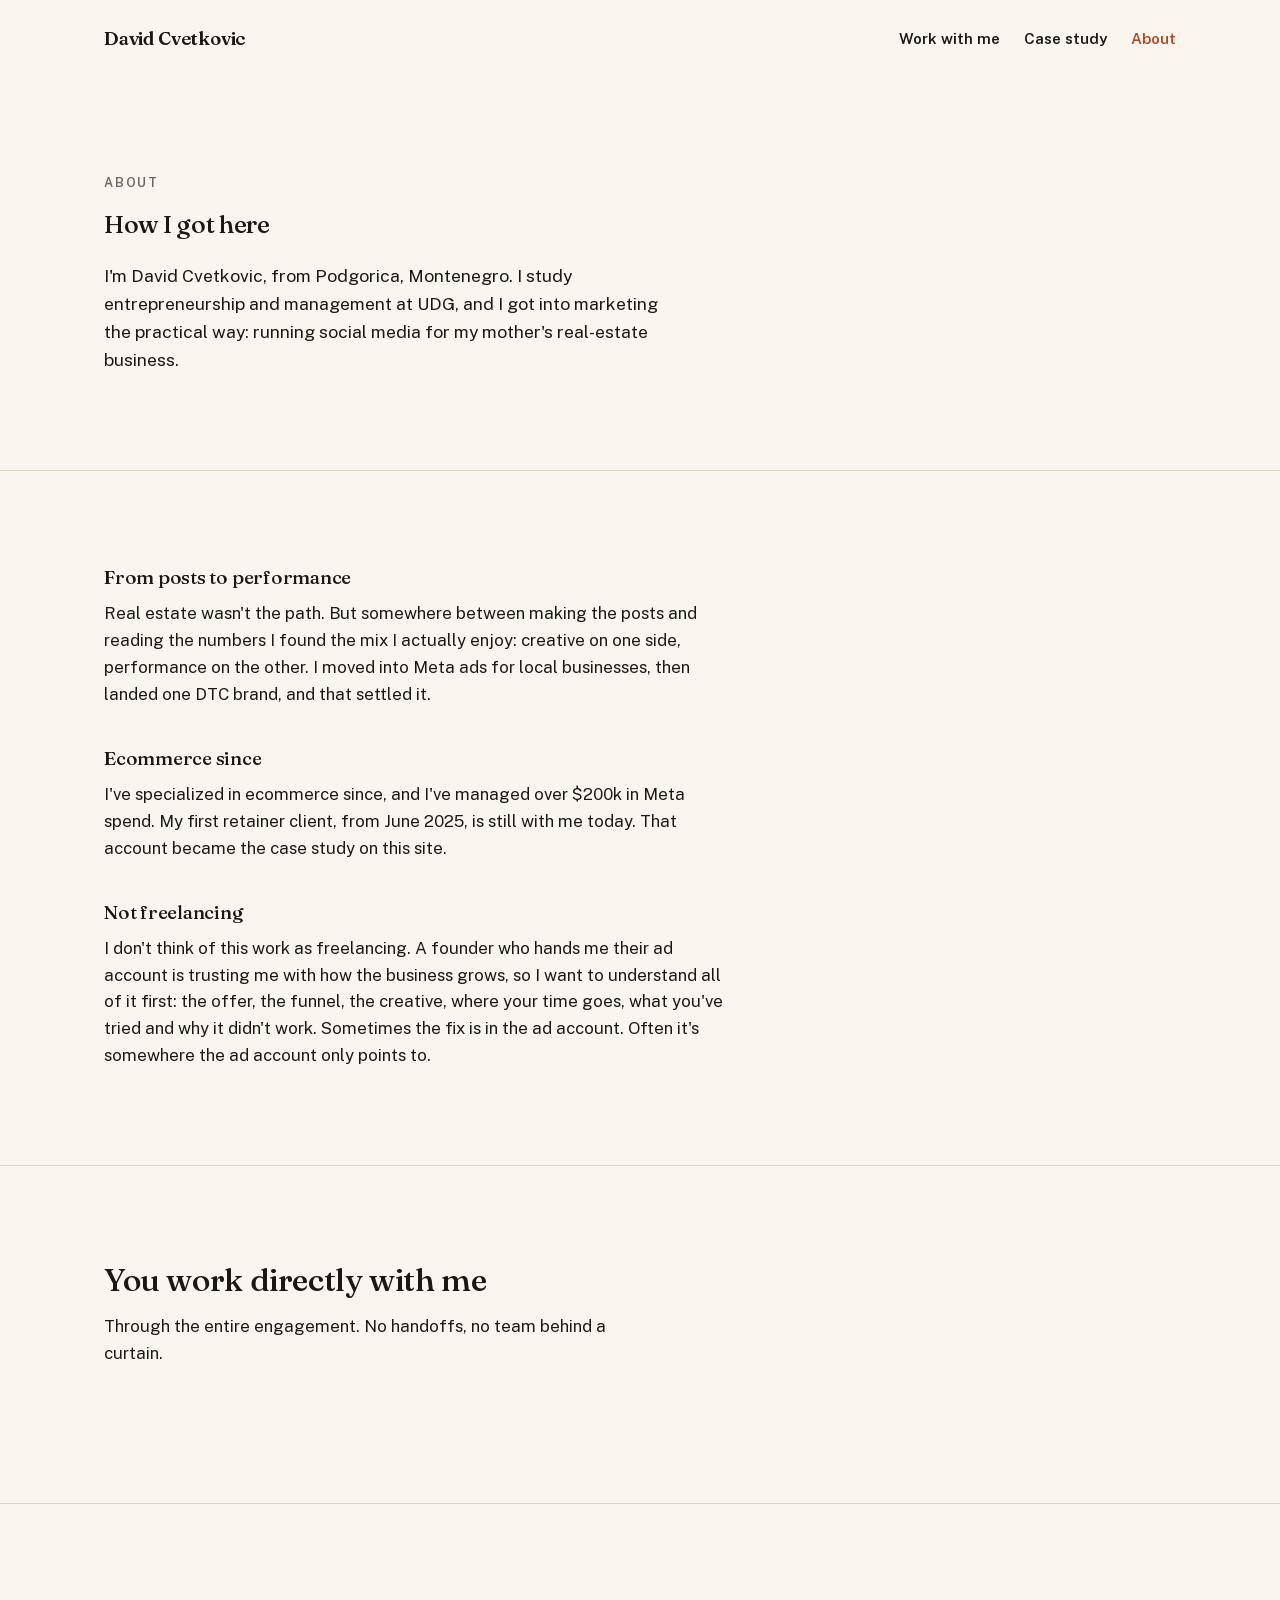
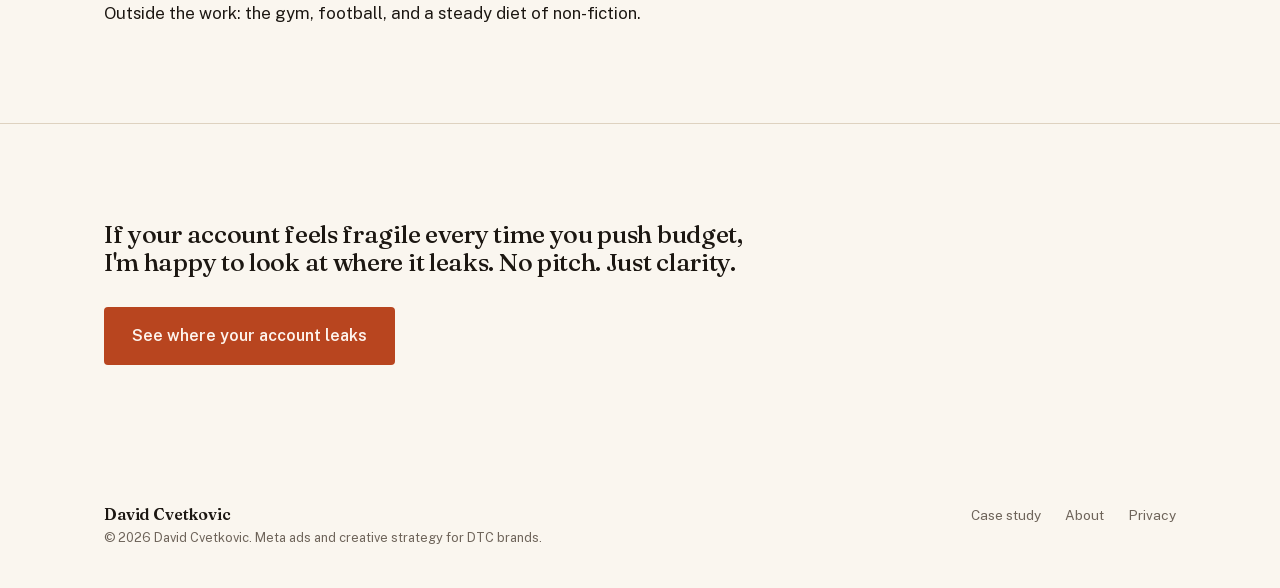
==== about/index.html @ 536ed0ad "davidcvetko.com v1: 3-page hub + privacy, self-hosted fonts, OG assets Co-Authored-By: Claude Fable " ====
<!DOCTYPE html>
<html lang="en">
<head>
<meta charset="utf-8">
<meta name="viewport" content="width=device-width, initial-scale=1">
<title>About · David Cvetkovic</title>
<meta name="description" content="How I got here: from social posts for a family business to running Meta ad accounts for DTC brands as a growth partner.">
<meta property="og:title" content="About · David Cvetkovic">
<meta property="og:description" content="How I got here: from social posts for a family business to running Meta ad accounts for DTC brands as a growth partner.">
<meta property="og:image" content="https://davidcvetko.com/og.png">
<meta property="og:type" content="website">
<link rel="icon" href="../favicon.png">
<link rel="apple-touch-icon" href="../apple-touch-icon.png">
<link rel="stylesheet" href="../fonts/fonts.css">
<link rel="stylesheet" href="../css/site.css">
</head>
<body>

<a class="skip-link" href="#main">Skip to content</a>

<header class="site-header">
  <div class="wrap">
    <a class="wordmark" href="../">David Cvetkovic</a>
    <nav aria-label="Primary">
      <ul class="site-nav">
        <li><a href="../#contact">Work with me</a></li>
        <li><a href="../case-study/">Case study</a></li>
        <li><a href="./" aria-current="page">About</a></li>
      </ul>
    </nav>
  </div>
</header>

<main id="main">

  <section class="about-hero">
    <div class="wrap">
      <div class="hero__inner">
        <span class="eyebrow">About</span>
        <h1>How I got here</h1>
        <p class="hero__subline">I'm David Cvetkovic, from Podgorica, Montenegro. I study entrepreneurship and management at UDG, and I got into marketing the practical way: running social media for my mother's real-estate business.</p>
      </div>
    </div>
  </section>

  <section class="about-founder">
    <div class="wrap">
      <div class="founder">
        <!-- Photo lands here in a future deploy: real headshot, replaces this comment -->
        <div class="about-progression">
          <div>
            <h3>From posts to performance</h3>
            <p>Real estate wasn't the path. But somewhere between making the posts and reading the numbers I found the mix I actually enjoy: creative on one side, performance on the other. I moved into Meta ads for local businesses, then landed one DTC brand, and that settled it.</p>
          </div>
          <div>
            <h3>Ecommerce since</h3>
            <p>I've specialized in ecommerce since, and I've managed over $200k in Meta spend. My first retainer client, from June 2025, is still with me today. That account became the case study on this site.</p>
          </div>
          <div>
            <h3>Not freelancing</h3>
            <p>I don't think of this work as freelancing. A founder who hands me their ad account is trusting me with how the business grows, so I want to understand all of it first: the offer, the funnel, the creative, where your time goes, what you've tried and why it didn't work. Sometimes the fix is in the ad account. Often it's somewhere the ad account only points to.</p>
          </div>
        </div>
      </div>
    </div>
  </section>

  <section class="about-solo">
    <div class="wrap">
      <div class="section-head">
        <h2>You work directly with me</h2>
        <p>Through the entire engagement. No handoffs, no team behind a curtain.</p>
      </div>
    </div>
  </section>

  <section class="about-texture">
    <div class="wrap">
      <div class="narrative-block">
        <p>Outside the work: the gym, football, and a steady diet of non-fiction.</p>
      </div>
    </div>
  </section>

  <section class="about-cta">
    <div class="wrap">
      <div class="contact-block">
        <h2>If your account feels fragile every time you push budget, I'm happy to look at where it leaks. No pitch. Just clarity.</h2>
        <a class="btn" href="../#contact">See where your account leaks</a>
      </div>
    </div>
  </section>

</main>

<footer class="site-footer">
  <div class="wrap">
    <a class="wordmark" href="../">David Cvetkovic</a>
    <ul class="footer-links">
      <li><a href="../case-study/">Case study</a></li>
      <li><a href="./" aria-current="page">About</a></li>
      <li><a href="../privacy/">Privacy</a></li>
    </ul>
  </div>
  <div class="wrap">
    <p class="footer-note">&copy; 2026 David Cvetkovic. Meta ads and creative strategy for DTC brands.</p>
  </div>
</footer>
</body>
</html>
---- fonts/fonts.css ----
/* Self-hosted, subset webfonts. Sources: google/fonts repo (OFL-licensed) */
/* Fraunces: github.com/google/fonts/tree/main/ofl/fraunces (upstream github.com/undercasetype/Fraunces) */
/* Public Sans: github.com/google/fonts/tree/main/ofl/publicsans (upstream github.com/uswds/public-sans) */
/* IBM Plex Mono: github.com/google/fonts/tree/main/ofl/ibmplexmono (upstream github.com/IBM/plex) */

@font-face {
  font-family: 'Fraunces';
  font-style: normal;
  font-weight: 100 900;
  font-display: swap;
  src: url('fraunces-var.woff2') format('woff2');
}

@font-face {
  font-family: 'Fraunces';
  font-style: italic;
  font-weight: 100 900;
  font-display: swap;
  src: url('fraunces-italic-var.woff2') format('woff2');
}

@font-face {
  font-family: 'Public Sans';
  font-style: normal;
  font-weight: 400;
  font-display: swap;
  src: url('public-sans-400.woff2') format('woff2');
}

@font-face {
  font-family: 'Public Sans';
  font-style: normal;
  font-weight: 600;
  font-display: swap;
  src: url('public-sans-600.woff2') format('woff2');
}

@font-face {
  font-family: 'IBM Plex Mono';
  font-style: normal;
  font-weight: 400;
  font-display: swap;
  src: url('plex-mono-400.woff2') format('woff2');
}

@font-face {
  font-family: 'IBM Plex Mono';
  font-style: normal;
  font-weight: 500;
  font-display: swap;
  src: url('plex-mono-500.woff2') format('woff2');
}
---- css/site.css ----
/* ==========================================================================
   David Cvetkovic - site.css
   Design system source: Personal Brand HQ/Resources/design-system.md v1.1
   Token block copied verbatim below. Do not adjust hex values per project.
   ========================================================================== */

:root {
  /* color */
  --bg: #FAF6EF;
  --surface: #F1EAE0;
  --text: #1C1712;
  --muted: #6E645A;
  --accent: #B8451F;
  --accent-ink: #FDF3EC;
  --rule: #DED2C0;

  /* type */
  --font-display: 'Fraunces', Georgia, serif;
  --font-body: 'Public Sans', -apple-system, BlinkMacSystemFont, 'Segoe UI', sans-serif;
  --font-mono: 'IBM Plex Mono', 'SF Mono', Menlo, Consolas, monospace;

  /* rhythm */
  --unit: 8px;
  --wrap: 1120px;

  /* section padding (desktop, stepped under 800px in the media query below) */
  --section-pad: 96px;
}

/* ==========================================================================
   Reset
   ========================================================================== */

*,
*::before,
*::after {
  box-sizing: border-box;
}

html {
  -webkit-text-size-adjust: 100%;
}

body {
  margin: 0;
  background: var(--bg);
  color: var(--text);
  font-family: var(--font-body);
  font-weight: 400;
  font-size: 1.05rem;
  line-height: 1.6;
  -webkit-font-smoothing: antialiased;
}

img,
svg {
  max-width: 100%;
  display: block;
}

a {
  color: inherit;
}

button {
  font-family: inherit;
}

h1, h2, h3, h4 {
  font-family: var(--font-display);
  font-weight: 500;
  line-height: 1.1;
  letter-spacing: -0.012em;
  margin: 0;
}

p {
  margin: 0;
}

ul, ol {
  margin: 0;
  padding: 0;
}

/* ==========================================================================
   Skip link (accessibility)
   ========================================================================== */

.skip-link {
  position: absolute;
  left: -9999px;
  top: 0;
  background: var(--text);
  color: var(--bg);
  padding: calc(var(--unit) * 1.5) calc(var(--unit) * 2);
  z-index: 100;
  font-family: var(--font-body);
  font-weight: 600;
  text-decoration: none;
}

.skip-link:focus {
  left: var(--unit);
  top: var(--unit);
}

/* ==========================================================================
   Focus styles (honor the accent)
   ========================================================================== */

:focus-visible {
  outline: 2px solid var(--accent);
  outline-offset: 2px;
}

/* ==========================================================================
   Layout shell
   ========================================================================== */

.wrap {
  max-width: var(--wrap);
  margin: 0 auto;
  padding-left: calc(var(--unit) * 3);
  padding-right: calc(var(--unit) * 3);
}

section {
  padding-top: var(--section-pad);
  padding-bottom: var(--section-pad);
  border-bottom: 1px solid var(--rule);
}

section:last-of-type {
  border-bottom: none;
}

@media (max-width: 800px) {
  :root {
    --section-pad: 64px;
  }
}

/* ==========================================================================
   Header / nav
   ========================================================================== */

.site-header {
  padding-top: calc(var(--unit) * 3);
  padding-bottom: calc(var(--unit) * 3);
}

.site-header .wrap {
  display: flex;
  align-items: center;
  justify-content: space-between;
  gap: calc(var(--unit) * 2);
}

.wordmark {
  font-family: var(--font-display);
  font-weight: 600;
  font-size: 1.15rem;
  letter-spacing: -0.01em;
  text-decoration: none;
  color: var(--text);
  white-space: nowrap;
}

.site-nav {
  display: flex;
  gap: calc(var(--unit) * 3);
  list-style: none;
}

.site-nav a {
  font-family: var(--font-body);
  font-weight: 600;
  font-size: 0.95rem;
  text-decoration: none;
  color: var(--text);
  padding: calc(var(--unit) * 0.5) 0;
}

.site-nav a:hover {
  color: var(--accent);
}

.site-nav a[aria-current="page"] {
  color: var(--accent);
}

@media (max-width: 800px) {
  .site-nav {
    gap: calc(var(--unit) * 2);
  }

  .site-nav a {
    font-size: 0.88rem;
  }
}

@media (max-width: 560px) {
  .site-header .wrap {
    flex-wrap: wrap;
    row-gap: var(--unit);
  }

  .site-nav {
    flex-wrap: wrap;
  }
}

/* ==========================================================================
   Eyebrow label
   ========================================================================== */

.eyebrow {
  display: block;
  font-family: var(--font-body);
  font-weight: 600;
  font-size: 0.8rem;
  letter-spacing: 0.14em;
  text-transform: uppercase;
  color: var(--muted);
  margin-bottom: calc(var(--unit) * 2);
}

/* ==========================================================================
   Hero
   ========================================================================== */

.hero {
  padding-top: calc(var(--section-pad) + var(--unit) * 2);
}

.hero__inner {
  max-width: 640px;
}

.hero h1 {
  font-size: clamp(2rem, 5vw, 3.2rem);
  max-width: 20ch;
}

.hero h1 em {
  font-style: italic;
}

.hero__subline {
  margin-top: calc(var(--unit) * 3);
  font-size: 1.1rem;
  max-width: 52ch;
  color: var(--text);
}

.hero__qualifier {
  margin-top: calc(var(--unit) * 2);
  font-size: 0.95rem;
  color: var(--muted);
  max-width: 52ch;
}

.hero__cta-row {
  margin-top: calc(var(--unit) * 4);
  display: flex;
  align-items: center;
  gap: calc(var(--unit) * 3);
  flex-wrap: wrap;
}

/* ==========================================================================
   Leak line (signature element)
   One shared implementation. 1px rule, jogs down 6-8px at ~55-60% of span,
   then continues. Use at most once per page (typically under the hero).
   Jog segment renders in --accent (counts as the screen's one highlight).
   ========================================================================== */

.leak-line {
  width: 100%;
  height: 16px;
  margin: calc(var(--unit) * 5) 0;
  display: block;
}

.leak-line line,
.leak-line path {
  stroke: var(--rule);
  stroke-width: 1;
  fill: none;
}

.leak-line .leak-line__jog {
  stroke: var(--accent);
}

/* ==========================================================================
   Buttons / links
   ========================================================================== */

.btn {
  display: inline-flex;
  align-items: center;
  justify-content: center;
  font-family: var(--font-body);
  font-weight: 600;
  font-size: 1rem;
  background: var(--accent);
  color: var(--accent-ink);
  border: none;
  border-radius: 4px;
  padding: calc(var(--unit) * 2) calc(var(--unit) * 3.5);
  min-height: 44px;
  text-decoration: none;
  cursor: pointer;
  transition: background-color 0.15s ease;
}

.btn:hover {
  background-color: #9c3a1a;
}

.text-link {
  color: var(--accent);
  font-weight: 600;
  text-decoration: underline;
  text-underline-offset: 3px;
}

.text-link:hover {
  opacity: 0.8;
}

.text-link--secondary {
  color: var(--text);
  font-weight: 600;
  text-decoration: underline;
  text-underline-offset: 3px;
}

/* ==========================================================================
   Proof stat row
   ========================================================================== */

.stat-row {
  display: grid;
  grid-template-columns: repeat(4, 1fr);
  gap: 0;
}

.stat-cell {
  padding: calc(var(--unit) * 3) calc(var(--unit) * 3);
  border-left: 1px solid var(--rule);
}

.stat-cell:first-child {
  border-left: none;
  padding-left: 0;
}

.stat-cell__value {
  font-family: var(--font-mono);
  font-weight: 500;
  font-size: clamp(1.15rem, 1.6vw, 1.7rem);
  font-variant-numeric: tabular-nums;
  font-feature-settings: "tnum" 1;
  color: var(--text);
  white-space: nowrap;
}

.stat-cell__value--accent {
  color: var(--accent);
}

.stat-cell__label {
  margin-top: calc(var(--unit) * 1);
  font-size: 0.85rem;
  color: var(--muted);
}

.stat-row__attribution {
  margin-top: calc(var(--unit) * 3);
  font-size: 0.9rem;
  color: var(--muted);
}

@media (max-width: 1100px) {
  .stat-row {
    grid-template-columns: repeat(2, 1fr);
  }

  .stat-cell:nth-child(3) {
    border-left: none;
    padding-left: 0;
  }

  .stat-cell:nth-child(1),
  .stat-cell:nth-child(3) {
    border-left: none;
    padding-left: 0;
  }

  .stat-cell:nth-child(2),
  .stat-cell:nth-child(4) {
    border-left: 1px solid var(--rule);
  }
}

/* ==========================================================================
   Section headings / generic content blocks
   ========================================================================== */

.section-head {
  max-width: 640px;
  margin-bottom: calc(var(--unit) * 5);
}

.section-head h2 {
  font-size: clamp(1.4rem, 3vw, 2rem);
}

.section-head p {
  margin-top: calc(var(--unit) * 2);
  color: var(--text);
  max-width: 52ch;
}

/* ==========================================================================
   Methodology (How I work) steps
   ========================================================================== */

.method-list {
  list-style: none;
  display: grid;
  gap: calc(var(--unit) * 4);
}

.method-step {
  display: grid;
  grid-template-columns: auto 1fr;
  gap: calc(var(--unit) * 3);
  align-items: baseline;
}

.method-step__index {
  font-family: var(--font-mono);
  font-size: 0.95rem;
  color: var(--muted);
  font-variant-numeric: tabular-nums;
}

.method-step h3 {
  margin-bottom: calc(var(--unit) * 1);
}

.method-step p {
  max-width: 60ch;
}

.villain {
  margin-top: calc(var(--unit) * 5);
  padding-top: calc(var(--unit) * 4);
  border-top: 1px solid var(--rule);
  max-width: 60ch;
}

/* ==========================================================================
   Case study teaser
   ========================================================================== */

.teaser {
  max-width: 520px;
  background: var(--surface);
  padding: calc(var(--unit) * 4) calc(var(--unit) * 4) calc(var(--unit) * 4.5);
}

.teaser .hero__cta-row {
  margin-top: calc(var(--unit) * 4);
}

.teaser__number {
  font-family: var(--font-mono);
  font-weight: 500;
  font-size: clamp(1.6rem, 4vw, 2.4rem);
  font-variant-numeric: tabular-nums;
  color: var(--text);
}

.teaser__mechanism {
  margin-top: calc(var(--unit) * 2);
  max-width: 56ch;
}

.teaser__link {
  margin-top: calc(var(--unit) * 3);
  display: inline-block;
}

/* ==========================================================================
   Founder module
   ========================================================================== */

.founder {
  max-width: 640px;
}

.founder__lines {
  margin-top: calc(var(--unit) * 3);
  display: grid;
  gap: calc(var(--unit) * 2);
  max-width: 56ch;
}

.founder__link {
  margin-top: calc(var(--unit) * 3);
  display: inline-block;
}

/* ==========================================================================
   Calculator module
   ========================================================================== */

.calc-module {
  max-width: 640px;
}

.calc-module p {
  max-width: 56ch;
}

.calc-module .text-link {
  margin-top: calc(var(--unit) * 2);
  display: inline-block;
}

/* ==========================================================================
   Good fit / not a fit
   ========================================================================== */

.fit-grid {
  display: grid;
  grid-template-columns: 1fr 1fr;
  gap: calc(var(--unit) * 5);
}

.fit-col h3 {
  font-size: 1.2rem;
  margin-bottom: calc(var(--unit) * 2);
}

.fit-col ul {
  list-style: none;
  display: grid;
  gap: calc(var(--unit) * 1.5);
}

.fit-col li {
  padding-left: calc(var(--unit) * 2.5);
  position: relative;
  max-width: 44ch;
}

.fit-col li::before {
  content: "\2013";
  position: absolute;
  left: 0;
  color: var(--muted);
}

.fit-exit {
  margin-top: calc(var(--unit) * 4);
  padding-top: calc(var(--unit) * 3);
  border-top: 1px solid var(--rule);
  color: var(--muted);
  max-width: 56ch;
}

@media (max-width: 800px) {
  .fit-grid {
    grid-template-columns: 1fr;
    gap: calc(var(--unit) * 4);
  }
}

/* ==========================================================================
   FAQ
   ========================================================================== */

.faq-list {
  display: grid;
  gap: 0;
  max-width: 720px;
}

.faq-item {
  border-top: 1px solid var(--rule);
  padding: calc(var(--unit) * 3) 0;
}

.faq-item:last-child {
  border-bottom: 1px solid var(--rule);
}

.faq-item summary {
  cursor: pointer;
  font-family: var(--font-display);
  font-weight: 500;
  font-size: 1.15rem;
  list-style: none;
  display: flex;
  justify-content: space-between;
  align-items: baseline;
  gap: calc(var(--unit) * 2);
}

.faq-item summary::-webkit-details-marker {
  display: none;
}

.faq-item summary::after {
  content: "+";
  font-family: var(--font-mono);
  color: var(--muted);
  flex-shrink: 0;
}

.faq-item[open] summary::after {
  content: "\2013";
}

.faq-item p {
  margin-top: calc(var(--unit) * 2);
  max-width: 60ch;
}

/* ==========================================================================
   Contact / CTA section
   ========================================================================== */

.contact-block {
  max-width: 640px;
}

.contact-form {
  margin-top: calc(var(--unit) * 4);
  display: grid;
  gap: calc(var(--unit) * 3);
  max-width: 480px;
}

.form-field {
  display: grid;
  gap: calc(var(--unit) * 1);
}

.form-field label {
  font-size: 0.85rem;
  font-weight: 600;
  color: var(--muted);
}

.form-field select {
  font-family: var(--font-body);
  font-size: 1rem;
  color: var(--text);
  background: var(--bg);
  border: 1px solid var(--rule);
  border-radius: 4px;
  padding: calc(var(--unit) * 1.5) calc(var(--unit) * 2);
  min-height: 44px;
}

.contact-form .btn {
  margin-top: calc(var(--unit) * 1);
  width: fit-content;
}

.calendly-embed {
  margin-top: calc(var(--unit) * 4);
  min-height: 630px;
}

.calendly-embed[hidden] {
  display: none;
}

/* ==========================================================================
   Case-study card (single filled surface panel - one of the few allowed)
   ========================================================================== */

.case-card {
  max-width: 480px;
  background: var(--surface);
  border-radius: 4px;
  padding: calc(var(--unit) * 4);
}

.case-card__stat {
  font-family: var(--font-mono);
  font-weight: 500;
  font-size: clamp(1.6rem, 4vw, 2.4rem);
  font-variant-numeric: tabular-nums;
}

.case-card__mechanism {
  margin-top: calc(var(--unit) * 2);
}

.case-card__link {
  margin-top: calc(var(--unit) * 3);
  display: inline-block;
}

/* ==========================================================================
   Case-study page: narrative sections + durability chart
   ========================================================================== */

.case-headline {
  max-width: 720px;
}

.case-headline__number {
  font-family: var(--font-mono);
  font-weight: 500;
  font-size: clamp(2rem, 5vw, 3rem);
  font-variant-numeric: tabular-nums;
  margin-top: calc(var(--unit) * 2);
}

.about-cta .btn {
  margin-top: calc(var(--unit) * 4);
}

.case-headline__sub {
  color: var(--muted);
  max-width: 52ch;
  margin-top: calc(var(--unit) * 3);
  font-size: 1.05rem;
  line-height: 1.55;
}

.narrative-block {
  max-width: 680px;
  margin-bottom: calc(var(--unit) * 5);
}

.narrative-block:last-child {
  margin-bottom: 0;
}

.narrative-block h3 {
  font-size: 1.3rem;
  margin-bottom: calc(var(--unit) * 2);
}

.narrative-block p {
  max-width: 62ch;
}

.durability-chart {
  margin-top: calc(var(--unit) * 6);
  max-width: 720px;
}

.durability-chart__svg {
  width: 100%;
  height: auto;
}

.durability-chart text {
  font-family: var(--font-mono);
  font-variant-numeric: tabular-nums;
}

.durability-chart .chart-label {
  font-family: var(--font-body);
  font-size: 14px;
  fill: var(--muted);
}

.durability-chart .chart-baseline {
  stroke: var(--rule);
  stroke-width: 1;
}

.durability-chart .chart-floor {
  fill: var(--surface);
}

.durability-chart .chart-point {
  fill: var(--text);
}

.durability-chart .chart-point--accent {
  fill: var(--accent);
}

/* ==========================================================================
   About page
   ========================================================================== */

.about-progression {
  display: grid;
  gap: calc(var(--unit) * 5);
  max-width: 680px;
}

.about-progression h3 {
  font-size: 1.2rem;
  margin-bottom: calc(var(--unit) * 1.5);
}

.about-progression p {
  max-width: 62ch;
}

/* ==========================================================================
   Footer
   ========================================================================== */

.site-footer {
  padding-top: calc(var(--unit) * 5);
  padding-bottom: calc(var(--unit) * 5);
}

.site-footer .wrap {
  display: flex;
  align-items: center;
  justify-content: space-between;
  flex-wrap: wrap;
  gap: calc(var(--unit) * 2);
}

.site-footer .wordmark {
  font-size: 1rem;
}

.footer-links {
  display: flex;
  gap: calc(var(--unit) * 3);
  list-style: none;
}

.footer-links a {
  font-size: 0.85rem;
  color: var(--muted);
  text-decoration: none;
}

.footer-links a:hover {
  color: var(--accent);
}

.footer-note {
  font-size: 0.8rem;
  color: var(--muted);
  max-width: 100%;
}

/* ==========================================================================
   Privacy page (utility)
   ========================================================================== */

.privacy-content {
  max-width: 680px;
}

.privacy-content h2 {
  font-size: 1.4rem;
  margin-top: calc(var(--unit) * 5);
  margin-bottom: calc(var(--unit) * 2);
}

.privacy-content h2:first-child {
  margin-top: 0;
}

.privacy-content p {
  margin-bottom: calc(var(--unit) * 2);
  max-width: 62ch;
}
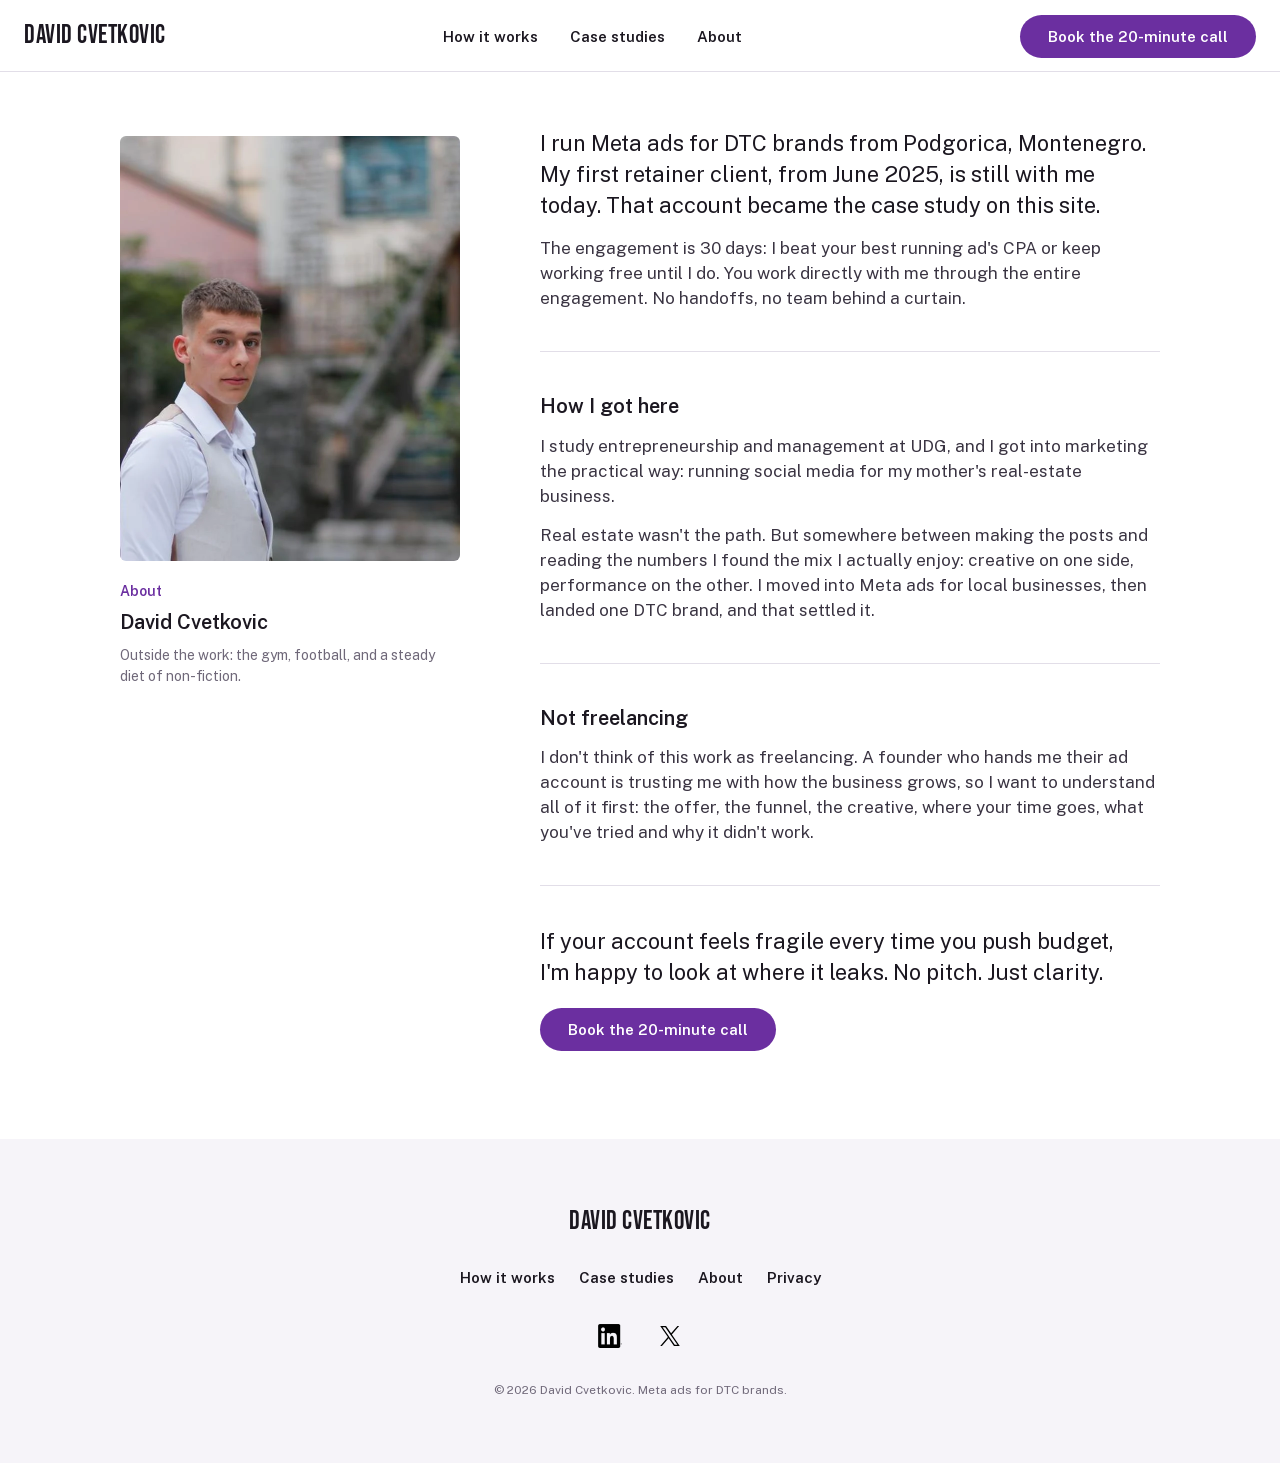
==== commit 26c007cd: "Site v2: full rebuild (F2 look, Engine + guarantee, two case studies, About, mobile pass) Co-Authore" ====
--- a/about/index.html
+++ b/about/index.html
@@ -9,10 +9,10 @@
 <meta property="og:description" content="How I got here: from social posts for a family business to running Meta ad accounts for DTC brands as a growth partner.">
 <meta property="og:image" content="https://davidcvetko.com/og.png">
 <meta property="og:type" content="website">
-<link rel="icon" href="../favicon.png">
-<link rel="apple-touch-icon" href="../apple-touch-icon.png">
-<link rel="stylesheet" href="../fonts/fonts.css">
-<link rel="stylesheet" href="../css/site.css">
+<link rel="icon" href="/favicon.png">
+<link rel="apple-touch-icon" href="/apple-touch-icon.png">
+<link rel="stylesheet" href="/fonts/fonts.css">
+<link rel="stylesheet" href="/css/site.css?v=20260917p">
 </head>
 <body>
 
@@ -20,73 +20,51 @@
 
 <header class="site-header">
   <div class="wrap">
-    <a class="wordmark" href="../">David Cvetkovic</a>
+    <a class="wordmark" href="/">David Cvetkovic</a>
     <nav aria-label="Primary">
       <ul class="site-nav">
-        <li><a href="../#contact">Work with me</a></li>
-        <li><a href="../case-study/">Case study</a></li>
-        <li><a href="./" aria-current="page">About</a></li>
+        <li><a href="/how-it-works/">How it works</a></li>
+        <li><a href="/case-studies/">Case studies</a></li>
+        <li><a href="/about/" aria-current="page">About</a></li>
       </ul>
     </nav>
+    <a class="btn" href="/#contact">Book the 20-minute call</a>
   </div>
 </header>
 
 <main id="main">
 
-  <section class="about-hero">
+  <section class="section about-page">
     <div class="wrap">
-      <div class="hero__inner">
-        <span class="eyebrow">About</span>
-        <h1>How I got here</h1>
-        <p class="hero__subline">I'm David Cvetkovic, from Podgorica, Montenegro. I study entrepreneurship and management at UDG, and I got into marketing the practical way: running social media for my mother's real-estate business.</p>
-      </div>
-    </div>
-  </section>
+      <div class="about-layout">
 
-  <section class="about-founder">
-    <div class="wrap">
-      <div class="founder">
-        <!-- Photo lands here in a future deploy: real headshot, replaces this comment -->
-        <div class="about-progression">
-          <div>
-            <h3>From posts to performance</h3>
+        <aside class="about-side">
+          <div class="about-photo"><img src="/img/david-about.webp?v=6" alt="David Cvetkovic" width="880" loading="lazy"></div>
+          <span class="kicker">About</span>
+          <h3>David Cvetkovic</h3>
+          <p class="text-small-muted">Outside the work: the gym, football, and a steady diet of non-fiction.</p>
+        </aside>
+
+        <div class="about-body">
+          <div class="story-block about-lede">
+            <p class="about-lede__p">I run Meta ads for DTC brands from Podgorica, Montenegro. My first retainer client, from June 2025, is still with me today. That account became the case study on this site.</p>
+            <p>The engagement is 30 days: I beat your best running ad's CPA or keep working free until I do. You work directly with me through the entire engagement. No handoffs, no team behind a curtain.</p>
+          </div>
+          <div class="story-block">
+            <h3>How I got here</h3>
+            <p>I study entrepreneurship and management at UDG, and I got into marketing the practical way: running social media for my mother's real-estate business.</p>
             <p>Real estate wasn't the path. But somewhere between making the posts and reading the numbers I found the mix I actually enjoy: creative on one side, performance on the other. I moved into Meta ads for local businesses, then landed one DTC brand, and that settled it.</p>
           </div>
-          <div>
-            <h3>Ecommerce since</h3>
-            <p>I've specialized in ecommerce since, and I've managed over $200k in Meta spend. My first retainer client, from June 2025, is still with me today. That account became the case study on this site.</p>
+          <div class="story-block">
+            <h3>Not freelancing</h3>
+            <p>I don't think of this work as freelancing. A founder who hands me their ad account is trusting me with how the business grows, so I want to understand all of it first: the offer, the funnel, the creative, where your time goes, what you've tried and why it didn't work.</p>
           </div>
-          <div>
-            <h3>Not freelancing</h3>
-            <p>I don't think of this work as freelancing. A founder who hands me their ad account is trusting me with how the business grows, so I want to understand all of it first: the offer, the funnel, the creative, where your time goes, what you've tried and why it didn't work. Sometimes the fix is in the ad account. Often it's somewhere the ad account only points to.</p>
+          <div class="story-block about-signoff" id="contact">
+            <p class="about-lede__p">If your account feels fragile every time you push budget, I'm happy to look at where it leaks. No pitch. Just clarity.</p>
+            <p style="margin-top: 20px;"><a class="btn" href="/#contact">Book the 20-minute call</a></p>
           </div>
         </div>
-      </div>
-    </div>
-  </section>
 
-  <section class="about-solo">
-    <div class="wrap">
-      <div class="section-head">
-        <h2>You work directly with me</h2>
-        <p>Through the entire engagement. No handoffs, no team behind a curtain.</p>
-      </div>
-    </div>
-  </section>
-
-  <section class="about-texture">
-    <div class="wrap">
-      <div class="narrative-block">
-        <p>Outside the work: the gym, football, and a steady diet of non-fiction.</p>
-      </div>
-    </div>
-  </section>
-
-  <section class="about-cta">
-    <div class="wrap">
-      <div class="contact-block">
-        <h2>If your account feels fragile every time you push budget, I'm happy to look at where it leaks. No pitch. Just clarity.</h2>
-        <a class="btn" href="../#contact">See where your account leaks</a>
       </div>
     </div>
   </section>
@@ -95,16 +73,22 @@
 
 <footer class="site-footer">
   <div class="wrap">
-    <a class="wordmark" href="../">David Cvetkovic</a>
+    <a class="wordmark" href="/">David Cvetkovic</a>
     <ul class="footer-links">
-      <li><a href="../case-study/">Case study</a></li>
-      <li><a href="./" aria-current="page">About</a></li>
-      <li><a href="../privacy/">Privacy</a></li>
+      <li><a href="/how-it-works/">How it works</a></li>
+      <li><a href="/case-studies/">Case studies</a></li>
+      <li><a href="/about/" aria-current="page">About</a></li>
+      <li><a href="/privacy/">Privacy</a></li>
     </ul>
-  </div>
-  <div class="wrap">
-    <p class="footer-note">&copy; 2026 David Cvetkovic. Meta ads and creative strategy for DTC brands.</p>
+    <div class="social-row">
+      <a class="social-linkedin" href="https://www.linkedin.com/in/david-cvetkovic007" rel="me noopener" target="_blank"><img src="/img/linkedin-inbug-black.png" alt="David Cvetkovic on LinkedIn"></a>
+      <a class="social-x" href="https://x.com/CvetkovicDavid" rel="me noopener" target="_blank"><img src="/img/x-logo-black.svg" alt="David Cvetkovic on X"></a>
+    </div>
+    <p class="footer-note">&copy; 2026 David Cvetkovic. Meta ads for DTC brands.</p>
   </div>
 </footer>
+
+<!-- Cloudflare Web Analytics (cookieless) --><script type="module" src="https://static.cloudflareinsights.com/beacon.min.js" data-cf-beacon='{"token": "e290ee9acd9e40139a2e76483b6146a0"}'></script>
+<script src="/js/site.js"></script>
 </body>
 </html>
--- a/fonts/fonts.css
+++ b/fonts/fonts.css
@@ -50,3 +50,12 @@
   font-display: swap;
   src: url('plex-mono-500.woff2') format('woff2');
 }
+
+/* Bebas Neue: github.com/google/fonts/tree/main/ofl/bebasneue, OFL */
+@font-face {
+  font-family: 'Bebas Neue';
+  font-style: normal;
+  font-weight: 400;
+  font-display: swap;
+  src: url('bebas-neue-400.woff2') format('woff2');
+}
--- a/css/site.css
+++ b/css/site.css
@@ -1,30 +1,33 @@
 /* ==========================================================================
    David Cvetkovic - site.css
-   Design system source: Personal Brand HQ/Resources/design-system.md v1.1
-   Token block copied verbatim below. Do not adjust hex values per project.
+   Foundation rebuild, 2026-09-16. Token block below is the only place
+   colour lives on this site. Reference tokens with var() everywhere.
    ========================================================================== */
 
 :root {
-  /* color */
-  --bg: #FAF6EF;
-  --surface: #F1EAE0;
-  --text: #1C1712;
-  --muted: #6E645A;
-  --accent: #B8451F;
-  --accent-ink: #FDF3EC;
-  --rule: #DED2C0;
-
-  /* type */
-  --font-display: 'Fraunces', Georgia, serif;
-  --font-body: 'Public Sans', -apple-system, BlinkMacSystemFont, 'Segoe UI', sans-serif;
-  --font-mono: 'IBM Plex Mono', 'SF Mono', Menlo, Consolas, monospace;
-
-  /* rhythm */
-  --unit: 8px;
-  --wrap: 1120px;
-
-  /* section padding (desktop, stepped under 800px in the media query below) */
+  --ground: #ffffff;
+  --ink: #1B1720;
+  --body: #3A3442;
+  --muted: #6F6879;
+  --hairline: #E2DEE8;
+  --accent: #6B2FA0;
+  --accent-focus: #7A38B5;
+  --accent-ink: #ffffff;
+  --tile-1: #F3EDFA;
+  --tile-2: #E4D6F5;
+  --tile-3: #CDB4EC;
+  --tile-4: #B98CF0;
+  --tile-ink: #141210;
+  --canvas-alt: #F6F4F9;
+
+  --font-display: 'Bebas Neue', Impact, 'Arial Narrow', sans-serif;
+  --font-body: 'Public Sans', system-ui, sans-serif;
+  --font-mono: 'IBM Plex Mono', 'SF Mono', Menlo, monospace;
+
+  --wrap: 1312px;
+  --text-col: 820px;
   --section-pad: 96px;
+  --section-pad-phone: 64px;
 }
 
 /* ==========================================================================
@@ -43,12 +46,12 @@
 
 body {
   margin: 0;
-  background: var(--bg);
-  color: var(--text);
+  background: var(--ground);
+  color: var(--body);
   font-family: var(--font-body);
   font-weight: 400;
-  font-size: 1.05rem;
-  line-height: 1.6;
+  font-size: 17px;
+  line-height: 1.47;
   -webkit-font-smoothing: antialiased;
 }
 
@@ -59,19 +62,32 @@
 }
 
 a {
-  color: inherit;
+  color: var(--accent);
+  text-decoration: underline;
+}
+
+a:hover {
+  color: #5A2588;
 }
 
 button {
   font-family: inherit;
 }
 
-h1, h2, h3, h4 {
+h1, h2 {
   font-family: var(--font-display);
-  font-weight: 500;
-  line-height: 1.1;
-  letter-spacing: -0.012em;
+  font-weight: 400;
+  text-transform: uppercase;
+  letter-spacing: 0;
   margin: 0;
+}
+
+h3 {
+  font-family: var(--font-body);
+  font-weight: 600;
+  font-size: 20px;
+  margin: 0;
+  color: var(--ink);
 }
 
 p {
@@ -81,685 +97,808 @@
 ul, ol {
   margin: 0;
   padding: 0;
-}
-
-/* ==========================================================================
-   Skip link (accessibility)
+  list-style: none;
+}
+
+h1 {
+  font-size: 112px;
+  line-height: 0.98;
+}
+
+h2 {
+  font-size: 64px;
+  line-height: 1.0;
+}
+
+/* ==========================================================================
+   Focus styles
+   ========================================================================== */
+
+a:focus-visible,
+button:focus-visible,
+select:focus-visible,
+summary:focus-visible {
+  outline: 2px solid var(--accent-focus);
+  outline-offset: 2px;
+}
+
+/* ==========================================================================
+   Skip link
    ========================================================================== */
 
 .skip-link {
   position: absolute;
   left: -9999px;
   top: 0;
-  background: var(--text);
-  color: var(--bg);
-  padding: calc(var(--unit) * 1.5) calc(var(--unit) * 2);
+  background: var(--ink);
+  color: var(--ground);
+  padding: 12px 20px;
   z-index: 100;
-  font-family: var(--font-body);
   font-weight: 600;
   text-decoration: none;
 }
 
 .skip-link:focus {
-  left: var(--unit);
-  top: var(--unit);
-}
-
-/* ==========================================================================
-   Focus styles (honor the accent)
-   ========================================================================== */
-
-:focus-visible {
-  outline: 2px solid var(--accent);
-  outline-offset: 2px;
-}
-
-/* ==========================================================================
-   Layout shell
+  left: 16px;
+  top: 16px;
+}
+
+/* ==========================================================================
+   Layout helpers
    ========================================================================== */
 
 .wrap {
   max-width: var(--wrap);
   margin: 0 auto;
-  padding-left: calc(var(--unit) * 3);
-  padding-right: calc(var(--unit) * 3);
-}
-
-section {
-  padding-top: var(--section-pad);
-  padding-bottom: var(--section-pad);
-  border-bottom: 1px solid var(--rule);
-}
-
-section:last-of-type {
-  border-bottom: none;
-}
-
-@media (max-width: 800px) {
-  :root {
-    --section-pad: 64px;
-  }
-}
-
-/* ==========================================================================
-   Header / nav
+  padding: 0 24px;
+}
+
+.text-col {
+  max-width: var(--text-col);
+  margin: 0 auto;
+  text-align: center;
+}
+
+.section {
+  padding: var(--section-pad) 0;
+}
+
+.section--alt {
+  background: var(--canvas-alt);
+}
+
+.section__head {
+  text-align: center;
+  margin-bottom: 48px;
+}
+
+/* ==========================================================================
+   Nav
    ========================================================================== */
 
 .site-header {
-  padding-top: calc(var(--unit) * 3);
-  padding-bottom: calc(var(--unit) * 3);
+  position: sticky;
+  top: 0;
+  z-index: 50;
+  height: 72px;
+  background: var(--ground);
+  border-bottom: 1px solid var(--hairline);
 }
 
 .site-header .wrap {
+  height: 72px;
   display: flex;
   align-items: center;
   justify-content: space-between;
-  gap: calc(var(--unit) * 2);
+  gap: 16px;
 }
 
 .wordmark {
   font-family: var(--font-display);
-  font-weight: 600;
-  font-size: 1.15rem;
-  letter-spacing: -0.01em;
+  font-size: 26px;
+  text-transform: uppercase;
+  letter-spacing: 0.02em;
+  color: var(--ink);
   text-decoration: none;
-  color: var(--text);
-  white-space: nowrap;
 }
 
 .site-nav {
   display: flex;
-  gap: calc(var(--unit) * 3);
-  list-style: none;
+  gap: 32px;
+  flex: 1;
+  justify-content: center;
 }
 
 .site-nav a {
-  font-family: var(--font-body);
-  font-weight: 600;
-  font-size: 0.95rem;
+  color: var(--ink);
   text-decoration: none;
-  color: var(--text);
-  padding: calc(var(--unit) * 0.5) 0;
+  font-weight: 600;
+  font-size: 15px;
 }
 
 .site-nav a:hover {
   color: var(--accent);
 }
 
-.site-nav a[aria-current="page"] {
+/* ==========================================================================
+   Buttons / links
+   ========================================================================== */
+
+.btn {
+  display: inline-block;
+  background: var(--accent);
+  color: var(--accent-ink);
+  font-size: 15px;
+  font-weight: 600;
+  padding: 14px 28px;
+  border-radius: 9999px;
+  border: none;
+  text-decoration: none;
+  cursor: pointer;
+  line-height: 1;
+}
+
+.btn:hover {
+  background: #5A2588;
+  color: var(--accent-ink);
+}
+
+.btn:active {
+  transform: scale(0.97);
+}
+
+.text-link {
   color: var(--accent);
-}
-
-@media (max-width: 800px) {
-  .site-nav {
-    gap: calc(var(--unit) * 2);
-  }
-
-  .site-nav a {
-    font-size: 0.88rem;
-  }
-}
-
-@media (max-width: 560px) {
-  .site-header .wrap {
-    flex-wrap: wrap;
-    row-gap: var(--unit);
-  }
-
-  .site-nav {
-    flex-wrap: wrap;
-  }
-}
-
-/* ==========================================================================
-   Eyebrow label
-   ========================================================================== */
-
-.eyebrow {
+  text-decoration: underline;
+  font-weight: 600;
+}
+
+.text-link:hover {
+  color: #5A2588;
+}
+
+/* ==========================================================================
+   Hero
+   ========================================================================== */
+
+.hero {
+  padding: var(--section-pad) 0 64px;
+}
+
+.hero__stack {
+  max-width: var(--text-col);
+  margin: 0 auto;
+  text-align: center;
+}
+
+.kicker {
   display: block;
-  font-family: var(--font-body);
-  font-weight: 600;
-  font-size: 0.8rem;
-  letter-spacing: 0.14em;
-  text-transform: uppercase;
-  color: var(--muted);
-  margin-bottom: calc(var(--unit) * 2);
-}
-
-/* ==========================================================================
-   Hero
-   ========================================================================== */
-
-.hero {
-  padding-top: calc(var(--section-pad) + var(--unit) * 2);
-}
-
-.hero__inner {
-  max-width: 640px;
-}
-
-.hero h1 {
-  font-size: clamp(2rem, 5vw, 3.2rem);
-  max-width: 20ch;
-}
-
-.hero h1 em {
-  font-style: italic;
-}
-
-.hero__subline {
-  margin-top: calc(var(--unit) * 3);
-  font-size: 1.1rem;
-  max-width: 52ch;
-  color: var(--text);
-}
-
-.hero__qualifier {
-  margin-top: calc(var(--unit) * 2);
-  font-size: 0.95rem;
-  color: var(--muted);
-  max-width: 52ch;
-}
-
-.hero__cta-row {
-  margin-top: calc(var(--unit) * 4);
+  font-size: 14px;
+  font-weight: 600;
+  color: var(--accent);
+  margin-bottom: 20px;
+}
+
+.hero__stack h1 {
+  margin-bottom: 24px;
+}
+
+.hero__subhead {
+  font-size: 17px;
+  line-height: 1.47;
+  color: var(--body);
+  margin-bottom: 20px;
+}
+
+.hero__guarantee {
+  font-weight: 600;
+  color: var(--ink);
+  margin-bottom: 32px;
+}
+
+.cta-row {
   display: flex;
   align-items: center;
-  gap: calc(var(--unit) * 3);
+  justify-content: center;
+  gap: 24px;
   flex-wrap: wrap;
 }
 
-/* ==========================================================================
-   Leak line (signature element)
-   One shared implementation. 1px rule, jogs down 6-8px at ~55-60% of span,
-   then continues. Use at most once per page (typically under the hero).
-   Jog segment renders in --accent (counts as the screen's one highlight).
-   ========================================================================== */
-
-.leak-line {
-  width: 100%;
-  height: 16px;
-  margin: calc(var(--unit) * 5) 0;
-  display: block;
-}
-
-.leak-line line,
-.leak-line path {
-  stroke: var(--rule);
-  stroke-width: 1;
-  fill: none;
-}
-
-.leak-line .leak-line__jog {
-  stroke: var(--accent);
-}
-
-/* ==========================================================================
-   Buttons / links
-   ========================================================================== */
-
-.btn {
-  display: inline-flex;
-  align-items: center;
-  justify-content: center;
-  font-family: var(--font-body);
-  font-weight: 600;
-  font-size: 1rem;
-  background: var(--accent);
-  color: var(--accent-ink);
-  border: none;
-  border-radius: 4px;
-  padding: calc(var(--unit) * 2) calc(var(--unit) * 3.5);
-  min-height: 44px;
-  text-decoration: none;
-  cursor: pointer;
-  transition: background-color 0.15s ease;
-}
-
-.btn:hover {
-  background-color: #9c3a1a;
-}
-
-.text-link {
-  color: var(--accent);
-  font-weight: 600;
-  text-decoration: underline;
-  text-underline-offset: 3px;
-}
-
-.text-link:hover {
-  opacity: 0.8;
-}
-
-.text-link--secondary {
-  color: var(--text);
-  font-weight: 600;
-  text-decoration: underline;
-  text-underline-offset: 3px;
-}
-
-/* ==========================================================================
-   Proof stat row
-   ========================================================================== */
-
-.stat-row {
+.hero__photo-slot {
+  margin-top: 48px;
+}
+
+/* ==========================================================================
+   Proof section
+   ========================================================================== */
+
+.tile-grid {
   display: grid;
   grid-template-columns: repeat(4, 1fr);
-  gap: 0;
-}
-
-.stat-cell {
-  padding: calc(var(--unit) * 3) calc(var(--unit) * 3);
-  border-left: 1px solid var(--rule);
-}
-
-.stat-cell:first-child {
-  border-left: none;
-  padding-left: 0;
-}
-
-.stat-cell__value {
+  gap: 20px;
+  margin-top: 40px;
+}
+
+.tile {
+  height: 240px;
+  padding: 28px;
+  border-radius: 4px;
+  display: flex;
+  flex-direction: column;
+  justify-content: space-between;
+}
+
+.tile:nth-child(1) { background: var(--tile-1); }
+.tile:nth-child(2) { background: var(--tile-2); }
+.tile:nth-child(3) { background: var(--tile-3); }
+.tile:nth-child(4) { background: var(--tile-4); }
+
+.tile__figure {
   font-family: var(--font-mono);
   font-weight: 500;
-  font-size: clamp(1.15rem, 1.6vw, 1.7rem);
+  font-size: 34px;
   font-variant-numeric: tabular-nums;
-  font-feature-settings: "tnum" 1;
-  color: var(--text);
+  color: var(--tile-ink);
   white-space: nowrap;
 }
 
-.stat-cell__value--accent {
+.tile__label {
+  font-size: 14px;
+  font-weight: 600;
+  color: var(--tile-ink);
+}
+
+.attribution {
+  font-size: 14px;
+  color: var(--muted);
+  text-align: center;
+  margin-top: 24px;
+}
+
+.closing-line {
+  font-family: var(--font-display);
+  font-size: 34px;
+  text-transform: uppercase;
+  text-align: center;
+  margin-top: 48px;
+}
+
+.closing-link {
+  text-align: center;
+  margin-top: 20px;
+}
+
+/* ==========================================================================
+   How it works
+   ========================================================================== */
+
+.beats-grid {
+  display: grid;
+  grid-template-columns: repeat(3, 1fr);
+  gap: 40px;
+  margin-top: 48px;
+}
+
+.beat__label {
+  display: block;
+  font-family: var(--font-mono);
+  font-size: 14px;
   color: var(--accent);
-}
-
-.stat-cell__label {
-  margin-top: calc(var(--unit) * 1);
-  font-size: 0.85rem;
+  margin-bottom: 12px;
+}
+
+.beat__title {
+  font-size: 20px;
+  font-weight: 600;
+  color: var(--ink);
+  margin-bottom: 12px;
+}
+
+.beat__body {
+  font-size: 17px;
+  color: var(--body);
+}
+
+.beats-link {
+  text-align: center;
+  margin-top: 40px;
+}
+
+/* ==========================================================================
+   Case studies
+   ========================================================================== */
+
+.case-grid {
+  display: grid;
+  grid-template-columns: 1fr 1fr;
+  gap: 24px;
+  margin-top: 40px;
+}
+
+.case-card {
+  border: 1px solid var(--hairline);
+  border-radius: 4px;
+  padding: 32px;
+}
+
+.case-card__meta {
+  font-family: var(--font-mono);
+  font-size: 14px;
   color: var(--muted);
-}
-
-.stat-row__attribution {
-  margin-top: calc(var(--unit) * 3);
-  font-size: 0.9rem;
-  color: var(--muted);
-}
-
-@media (max-width: 1100px) {
-  .stat-row {
-    grid-template-columns: repeat(2, 1fr);
-  }
-
-  .stat-cell:nth-child(3) {
-    border-left: none;
-    padding-left: 0;
-  }
-
-  .stat-cell:nth-child(1),
-  .stat-cell:nth-child(3) {
-    border-left: none;
-    padding-left: 0;
-  }
-
-  .stat-cell:nth-child(2),
-  .stat-cell:nth-child(4) {
-    border-left: 1px solid var(--rule);
-  }
-}
-
-/* ==========================================================================
-   Section headings / generic content blocks
-   ========================================================================== */
-
-.section-head {
-  max-width: 640px;
-  margin-bottom: calc(var(--unit) * 5);
-}
-
-.section-head h2 {
-  font-size: clamp(1.4rem, 3vw, 2rem);
-}
-
-.section-head p {
-  margin-top: calc(var(--unit) * 2);
-  color: var(--text);
-  max-width: 52ch;
-}
-
-/* ==========================================================================
-   Methodology (How I work) steps
-   ========================================================================== */
-
-.method-list {
-  list-style: none;
+  margin-bottom: 16px;
+}
+
+.case-card__headline {
+  font-family: var(--font-display);
+  font-size: 40px;
+  text-transform: uppercase;
+  margin-bottom: 16px;
+}
+
+.case-card__body {
+  font-size: 17px;
+  color: var(--body);
+  margin-bottom: 20px;
+}
+
+/* Edit pass 1: case cards structurally identical, equal height */
+.case-grid {
+  align-items: stretch;
+}
+
+.case-card {
+  display: flex;
+  flex-direction: column;
+  height: 100%;
+}
+
+.case-card__headline {
+  white-space: nowrap;
+}
+
+.case-card > .text-link {
+  margin-top: auto;
+}
+
+@media (max-width: 640px) {
+  .case-card__headline {
+    white-space: normal;
+  }
+}
+
+/* Edit pass 1: icon system, inline stroke SVGs */
+.icon-40 {
+  width: 40px;
+  height: 40px;
+  color: var(--accent);
+  margin-bottom: 12px;
+}
+
+.icon-40 svg {
+  width: 100%;
+  height: 100%;
+  display: block;
+}
+
+/* ==========================================================================
+   Founder
+   ========================================================================== */
+
+.founder-grid {
   display: grid;
-  gap: calc(var(--unit) * 4);
-}
-
-.method-step {
-  display: grid;
-  grid-template-columns: auto 1fr;
-  gap: calc(var(--unit) * 3);
-  align-items: baseline;
-}
-
-.method-step__index {
-  font-family: var(--font-mono);
-  font-size: 0.95rem;
-  color: var(--muted);
-  font-variant-numeric: tabular-nums;
-}
-
-.method-step h3 {
-  margin-bottom: calc(var(--unit) * 1);
-}
-
-.method-step p {
-  max-width: 60ch;
-}
-
-.villain {
-  margin-top: calc(var(--unit) * 5);
-  padding-top: calc(var(--unit) * 4);
-  border-top: 1px solid var(--rule);
-  max-width: 60ch;
-}
-
-/* ==========================================================================
-   Case study teaser
-   ========================================================================== */
-
-.teaser {
-  max-width: 520px;
-  background: var(--surface);
-  padding: calc(var(--unit) * 4) calc(var(--unit) * 4) calc(var(--unit) * 4.5);
-}
-
-.teaser .hero__cta-row {
-  margin-top: calc(var(--unit) * 4);
-}
-
-.teaser__number {
-  font-family: var(--font-mono);
-  font-weight: 500;
-  font-size: clamp(1.6rem, 4vw, 2.4rem);
-  font-variant-numeric: tabular-nums;
-  color: var(--text);
-}
-
-.teaser__mechanism {
-  margin-top: calc(var(--unit) * 2);
-  max-width: 56ch;
-}
-
-.teaser__link {
-  margin-top: calc(var(--unit) * 3);
-  display: inline-block;
-}
-
-/* ==========================================================================
-   Founder module
-   ========================================================================== */
-
-.founder {
-  max-width: 640px;
-}
-
-.founder__lines {
-  margin-top: calc(var(--unit) * 3);
-  display: grid;
-  gap: calc(var(--unit) * 2);
-  max-width: 56ch;
-}
-
-.founder__link {
-  margin-top: calc(var(--unit) * 3);
-  display: inline-block;
-}
-
-/* ==========================================================================
-   Calculator module
-   ========================================================================== */
-
-.calc-module {
-  max-width: 640px;
-}
-
-.calc-module p {
-  max-width: 56ch;
-}
-
-.calc-module .text-link {
-  margin-top: calc(var(--unit) * 2);
-  display: inline-block;
-}
-
-/* ==========================================================================
-   Good fit / not a fit
+  grid-template-columns: 1fr 1fr;
+  gap: 48px;
+  align-items: center;
+}
+
+.founder__text h2 {
+  margin-bottom: 20px;
+}
+
+.founder__text p {
+  font-size: 17px;
+  margin-bottom: 16px;
+}
+
+.founder__text p.strong {
+  font-weight: 600;
+  color: var(--ink);
+}
+
+/* ==========================================================================
+   Fit
    ========================================================================== */
 
 .fit-grid {
   display: grid;
   grid-template-columns: 1fr 1fr;
-  gap: calc(var(--unit) * 5);
+  gap: 48px;
+  margin-top: 40px;
 }
 
 .fit-col h3 {
-  font-size: 1.2rem;
-  margin-bottom: calc(var(--unit) * 2);
-}
-
-.fit-col ul {
-  list-style: none;
+  margin-bottom: 16px;
+}
+
+.fit-list li {
+  border-top: 1px solid var(--hairline);
+  padding: 16px 0;
+  font-size: 17px;
+  color: var(--body);
+}
+
+.fit-exit {
+  font-size: 14px;
+  color: var(--muted);
+  text-align: center;
+  margin-top: 48px;
+}
+
+/* ==========================================================================
+   FAQ
+   ========================================================================== */
+
+.faq-list {
+  margin-top: 40px;
+  max-width: var(--text-col);
+  margin-left: auto;
+  margin-right: auto;
+}
+
+.faq-item {
+  border-top: 1px solid var(--hairline);
+  padding: 20px 0;
+}
+
+.faq-item:last-child {
+  border-bottom: 1px solid var(--hairline);
+}
+
+.faq-item summary {
+  font-size: 17px;
+  font-weight: 600;
+  color: var(--ink);
+  cursor: pointer;
+}
+
+.faq-item p {
+  margin-top: 16px;
+  font-size: 17px;
+  color: var(--body);
+}
+
+/* ==========================================================================
+   Contact
+   ========================================================================== */
+
+.contact-block {
+  max-width: var(--text-col);
+  margin: 0 auto;
+  text-align: center;
+}
+
+.contact-block p {
+  font-size: 17px;
+  margin-top: 16px;
+}
+
+.contact-form {
+  margin-top: 40px;
+  text-align: left;
   display: grid;
-  gap: calc(var(--unit) * 1.5);
-}
-
-.fit-col li {
-  padding-left: calc(var(--unit) * 2.5);
-  position: relative;
-  max-width: 44ch;
-}
-
-.fit-col li::before {
-  content: "\2013";
-  position: absolute;
-  left: 0;
+  gap: 20px;
+}
+
+.form-field {
+  display: grid;
+  gap: 8px;
+}
+
+.form-field label {
+  font-size: 14px;
+  font-weight: 600;
+  color: var(--ink);
+}
+
+.form-field select {
+  font-family: var(--font-body);
+  font-size: 17px;
+  padding: 12px 16px;
+  border: 1px solid var(--hairline);
+  border-radius: 4px;
+  background: var(--ground);
+  color: var(--body);
+}
+
+.contact-form .btn {
+  justify-self: start;
+}
+
+.booking-fallback {
+  font-size: 14px;
   color: var(--muted);
 }
 
-.fit-exit {
-  margin-top: calc(var(--unit) * 4);
-  padding-top: calc(var(--unit) * 3);
-  border-top: 1px solid var(--rule);
+/* Edit pass 1: centre the form column, centre the pill and fallback link under it */
+.contact-form {
+  max-width: 560px;
+  margin-left: auto;
+  margin-right: auto;
+}
+
+.contact-form .btn {
+  justify-self: center;
+}
+
+.contact-form .booking-fallback {
+  text-align: center;
+}
+
+/* ==========================================================================
+   Footer
+   ========================================================================== */
+
+.site-footer {
+  background: var(--canvas-alt);
+  padding: 64px 0;
+}
+
+.site-footer .wrap {
+  display: flex;
+  flex-direction: column;
+  align-items: center;
+  gap: 24px;
+  text-align: center;
+}
+
+.footer-links {
+  display: flex;
+  gap: 24px;
+  flex-wrap: wrap;
+  justify-content: center;
+}
+
+.footer-links a {
+  color: var(--ink);
+  text-decoration: none;
+  font-weight: 600;
+  font-size: 15px;
+}
+
+.footer-links a:hover {
+  color: var(--accent);
+}
+
+.social-row {
+  display: flex;
+  gap: 16px;
+}
+
+.social-row a {
+  width: 44px;
+  height: 44px;
+  display: flex;
+  align-items: center;
+  justify-content: center;
+}
+
+.social-row img {
+  filter: none;
+}
+
+.social-row .social-linkedin img {
+  width: 24px;
+  height: 24px;
+}
+
+.social-row .social-x img {
+  width: 20px;
+  height: 20px;
+}
+
+.footer-note {
+  font-size: 12px;
   color: var(--muted);
-  max-width: 56ch;
-}
-
-@media (max-width: 800px) {
+}
+
+/* ==========================================================================
+   Responsive
+   ========================================================================== */
+
+@media (max-width: 1100px) {
+  .tile-grid {
+    grid-template-columns: repeat(2, 1fr);
+  }
+}
+
+@media (max-width: 900px) {
+  .founder-grid {
+    grid-template-columns: 1fr;
+  }
+
+  .case-grid {
+    grid-template-columns: 1fr;
+  }
+}
+
+@media (max-width: 640px) {
+  :root {
+    --section-pad: var(--section-pad-phone);
+  }
+
+  h1 {
+    font-size: 56px;
+  }
+
+  h2 {
+    font-size: 40px;
+  }
+
+  .beats-grid {
+    grid-template-columns: 1fr;
+    gap: 32px;
+  }
+
   .fit-grid {
     grid-template-columns: 1fr;
-    gap: calc(var(--unit) * 4);
-  }
-}
-
-/* ==========================================================================
-   FAQ
-   ========================================================================== */
-
-.faq-list {
+    gap: 32px;
+  }
+
+  .site-header .wrap {
+    flex-wrap: wrap;
+    height: auto;
+    padding-top: 12px;
+    padding-bottom: 12px;
+  }
+
+  .site-header {
+    height: auto;
+  }
+
+  .site-nav {
+    order: 3;
+    flex-basis: 100%;
+    justify-content: flex-start;
+    gap: 16px;
+    flex-wrap: wrap;
+  }
+
+  .site-nav a {
+    font-size: 14px;
+  }
+}
+
+@media (max-width: 560px) {
+  .tile-grid {
+    grid-template-columns: 1fr;
+  }
+  .tile {
+    height: auto;
+    min-height: 150px;
+    gap: 24px;
+  }
+}
+
+/* Founder module: until the photo lands, the empty slot collapses and the text centres. */
+.founder__photo:empty { display: none; }
+.founder-grid:has(.founder__photo:empty) { grid-template-columns: 1fr; text-align: center; }
+.founder-grid:has(.founder__photo:empty) .founder__text { max-width: 640px; margin: 0 auto; }
+
+@media (max-width: 400px) {
+  h1 {
+    font-size: 44px;
+  }
+}
+
+@media (prefers-reduced-motion: reduce) {
+  * {
+    animation-duration: 0.01ms !important;
+    animation-iteration-count: 1 !important;
+    transition-duration: 0.01ms !important;
+  }
+}
+
+/* ==========================================================================
+   Added for interior pages (how-it-works, case studies, about, privacy)
+   ========================================================================== */
+
+.page-hero {
+  padding: var(--section-pad) 0 32px;
+}
+
+.page-hero .text-col p {
+  font-size: 17px;
+  color: var(--body);
+  margin-top: 20px;
+}
+
+.story-block {
+  max-width: var(--text-col);
+  margin: 0 auto;
+}
+
+.story-block + .story-block {
+  margin-top: 48px;
+}
+
+.story-block h2 {
+  font-size: 34px;
+  margin-bottom: 16px;
+}
+
+.story-block h3 {
+  margin-bottom: 12px;
+}
+
+.story-block p {
+  font-size: 17px;
+  color: var(--body);
+}
+
+.story-block ul.fit-list {
+  margin-top: 8px;
+}
+
+.p-strong {
+  font-weight: 600;
+  color: var(--ink);
+}
+
+.text-small-muted {
+  font-size: 14px;
+  color: var(--muted);
+}
+
+/* Client-meta panel: bordered card, two-column definition list on desktop */
+.client-meta {
+  max-width: var(--text-col);
+  margin: 0 auto 48px;
+  border: 1px solid var(--hairline);
+  border-radius: 4px;
+  padding: 32px;
+}
+
+.client-meta dl {
   display: grid;
-  gap: 0;
-  max-width: 720px;
-}
-
-.faq-item {
-  border-top: 1px solid var(--rule);
-  padding: calc(var(--unit) * 3) 0;
-}
-
-.faq-item:last-child {
-  border-bottom: 1px solid var(--rule);
-}
-
-.faq-item summary {
-  cursor: pointer;
-  font-family: var(--font-display);
-  font-weight: 500;
-  font-size: 1.15rem;
-  list-style: none;
-  display: flex;
-  justify-content: space-between;
-  align-items: baseline;
-  gap: calc(var(--unit) * 2);
-}
-
-.faq-item summary::-webkit-details-marker {
-  display: none;
-}
-
-.faq-item summary::after {
-  content: "+";
-  font-family: var(--font-mono);
+  grid-template-columns: 1fr 1fr;
+  gap: 20px 32px;
+  margin: 0;
+}
+
+.client-meta dt {
+  font-size: 13px;
+  font-weight: 600;
   color: var(--muted);
-  flex-shrink: 0;
-}
-
-.faq-item[open] summary::after {
-  content: "\2013";
-}
-
-.faq-item p {
-  margin-top: calc(var(--unit) * 2);
-  max-width: 60ch;
-}
-
-/* ==========================================================================
-   Contact / CTA section
-   ========================================================================== */
-
-.contact-block {
-  max-width: 640px;
-}
-
-.contact-form {
-  margin-top: calc(var(--unit) * 4);
-  display: grid;
-  gap: calc(var(--unit) * 3);
-  max-width: 480px;
-}
-
-.form-field {
-  display: grid;
-  gap: calc(var(--unit) * 1);
-}
-
-.form-field label {
-  font-size: 0.85rem;
-  font-weight: 600;
-  color: var(--muted);
-}
-
-.form-field select {
-  font-family: var(--font-body);
-  font-size: 1rem;
-  color: var(--text);
-  background: var(--bg);
-  border: 1px solid var(--rule);
-  border-radius: 4px;
-  padding: calc(var(--unit) * 1.5) calc(var(--unit) * 2);
-  min-height: 44px;
-}
-
-.contact-form .btn {
-  margin-top: calc(var(--unit) * 1);
-  width: fit-content;
-}
-
-.calendly-embed {
-  margin-top: calc(var(--unit) * 4);
-  min-height: 630px;
-}
-
-.calendly-embed[hidden] {
-  display: none;
-}
-
-/* ==========================================================================
-   Case-study card (single filled surface panel - one of the few allowed)
-   ========================================================================== */
-
-.case-card {
-  max-width: 480px;
-  background: var(--surface);
-  border-radius: 4px;
-  padding: calc(var(--unit) * 4);
-}
-
-.case-card__stat {
-  font-family: var(--font-mono);
-  font-weight: 500;
-  font-size: clamp(1.6rem, 4vw, 2.4rem);
-  font-variant-numeric: tabular-nums;
-}
-
-.case-card__mechanism {
-  margin-top: calc(var(--unit) * 2);
-}
-
-.case-card__link {
-  margin-top: calc(var(--unit) * 3);
-  display: inline-block;
-}
-
-/* ==========================================================================
-   Case-study page: narrative sections + durability chart
-   ========================================================================== */
-
-.case-headline {
-  max-width: 720px;
-}
-
-.case-headline__number {
-  font-family: var(--font-mono);
-  font-weight: 500;
-  font-size: clamp(2rem, 5vw, 3rem);
-  font-variant-numeric: tabular-nums;
-  margin-top: calc(var(--unit) * 2);
-}
-
-.about-cta .btn {
-  margin-top: calc(var(--unit) * 4);
-}
-
-.case-headline__sub {
-  color: var(--muted);
-  max-width: 52ch;
-  margin-top: calc(var(--unit) * 3);
-  font-size: 1.05rem;
-  line-height: 1.55;
-}
-
-.narrative-block {
-  max-width: 680px;
-  margin-bottom: calc(var(--unit) * 5);
-}
-
-.narrative-block:last-child {
-  margin-bottom: 0;
-}
-
-.narrative-block h3 {
-  font-size: 1.3rem;
-  margin-bottom: calc(var(--unit) * 2);
-}
-
-.narrative-block p {
-  max-width: 62ch;
-}
-
+  text-transform: uppercase;
+  letter-spacing: 0.03em;
+  margin-bottom: 6px;
+}
+
+.client-meta dd {
+  margin: 0;
+  font-size: 16px;
+  color: var(--ink);
+  font-weight: 600;
+}
+
+@media (max-width: 640px) {
+  .client-meta dl {
+    grid-template-columns: 1fr;
+  }
+}
+
+/* Durability chart (verbatim three-point timeline, honesty constraint: no interpolated curve) */
 .durability-chart {
-  margin-top: calc(var(--unit) * 6);
-  max-width: 720px;
+  max-width: var(--text-col);
+  margin: 48px auto 0;
+}
+
+.durability-chart .eyebrow {
+  display: block;
+  font-size: 14px;
+  font-weight: 600;
+  color: var(--accent);
+  margin-bottom: 16px;
 }
 
 .durability-chart__svg {
@@ -767,115 +906,669 @@
   height: auto;
 }
 
-.durability-chart text {
-  font-family: var(--font-mono);
-  font-variant-numeric: tabular-nums;
-}
-
-.durability-chart .chart-label {
+.chart-baseline {
+  stroke: var(--hairline);
+  stroke-width: 1;
+}
+
+.chart-floor {
+  fill: var(--tile-1);
+}
+
+.chart-floorline {
+  stroke: var(--accent);
+  stroke-width: 1;
+  stroke-dasharray: 4 4;
+}
+
+.chart-point {
+  fill: var(--ink);
+}
+
+.chart-point--accent {
+  fill: var(--accent);
+}
+
+.chart-label {
   font-family: var(--font-body);
-  font-size: 14px;
+  font-size: 13px;
   fill: var(--muted);
 }
 
-.durability-chart .chart-baseline {
-  stroke: var(--rule);
-  stroke-width: 1;
-}
-
-.durability-chart .chart-floor {
-  fill: var(--surface);
-}
-
-.durability-chart .chart-point {
-  fill: var(--text);
-}
-
-.durability-chart .chart-point--accent {
-  fill: var(--accent);
-}
-
-/* ==========================================================================
-   About page
-   ========================================================================== */
-
-.about-progression {
-  display: grid;
-  gap: calc(var(--unit) * 5);
-  max-width: 680px;
-}
-
-.about-progression h3 {
-  font-size: 1.2rem;
-  margin-bottom: calc(var(--unit) * 1.5);
-}
-
-.about-progression p {
-  max-width: 62ch;
-}
-
-/* ==========================================================================
-   Footer
-   ========================================================================== */
-
-.site-footer {
-  padding-top: calc(var(--unit) * 5);
-  padding-bottom: calc(var(--unit) * 5);
-}
-
-.site-footer .wrap {
+/* Simple data tables (loungewear case study) */
+.data-table {
+  width: 100%;
+  border-collapse: collapse;
+  margin: 24px 0;
+  font-size: 15px;
+}
+
+.data-table th,
+.data-table td {
+  border-top: 1px solid var(--hairline);
+  padding: 12px 8px;
+  text-align: left;
+}
+
+.data-table th {
+  font-weight: 600;
+  color: var(--ink);
+  font-size: 13px;
+  text-transform: uppercase;
+  letter-spacing: 0.02em;
+}
+
+.data-table td {
+  color: var(--body);
+}
+
+.data-table tr:last-child td {
+  border-bottom: 1px solid var(--hairline);
+}
+
+/* Privacy / long-form left-aligned text pages */
+.text-content {
+  max-width: var(--text-col);
+  margin: 0 auto;
+  text-align: left;
+}
+
+.text-content h1 {
+  margin-bottom: 24px;
+}
+
+.text-content h2 {
+  font-size: 28px;
+  margin-top: 40px;
+  margin-bottom: 12px;
+}
+
+.text-content p {
+  font-size: 17px;
+  color: var(--body);
+  margin-bottom: 8px;
+}
+
+/* Screenshot slot placeholders (comments only in markup; no visual footprint) */
+
+
+/* Testimonials: verbatim Upwork feedback, quoted as written. */
+.section-intro { text-align: center; color: var(--muted); font-size: 15px; margin: -32px auto 40px; max-width: 640px; }
+.quote-grid { display: grid; grid-template-columns: repeat(3, minmax(0, 1fr)); gap: 20px; max-width: 1312px; margin: 0 auto; }
+.quote { margin: 0; padding: 28px; border: 1px solid var(--hairline); border-radius: 4px; display: flex; flex-direction: column; justify-content: space-between; gap: 20px; }
+.quote p { margin: 0; font-size: 17px; line-height: 1.47; color: var(--ink); }
+.quote footer { font-size: 13px; color: var(--muted); }
+.founder__photo img { width: 100%; max-width: 420px; height: auto; border-radius: 4px; display: block; margin: 0 auto; }
+.about-photo img { width: 100%; max-width: 360px; height: auto; border-radius: 4px; display: block; margin: 0 auto 40px; }
+@media (max-width: 900px) { .quote-grid { grid-template-columns: 1fr; } }
+
+/* Proof figures: masked dashboard captures, hairline frame, no shadow. */
+.proof-figure { margin: 32px 0; }
+.proof-figure figcaption { font-size: 13px; color: var(--muted); margin-bottom: 12px; }
+.proof-pair, .proof-strip { display: grid; gap: 16px; }
+.proof-pair { grid-template-columns: repeat(2, minmax(0, 1fr)); }
+.proof-strip { grid-template-columns: repeat(3, minmax(0, 1fr)); }
+.proof-figure img { width: 100%; height: auto; display: block; border: 1px solid var(--hairline); border-radius: 4px; }
+@media (max-width: 720px) { .proof-pair, .proof-strip { grid-template-columns: 1fr; } }
+
+/* Fixes after the first full render: centred testimonial heading, larger proof figures. */
+.testimonials h2 { text-align: center; }
+.section-intro { margin: 12px auto 40px; }
+.proof-figure { max-width: 1100px; margin: 40px auto; }
+
+/* Edit pass 1: proof images open full size */
+.proof-figure a {
+  display: block;
+}
+
+/* Edit pass 1: testimonial star row */
+.quote__rating {
   display: flex;
   align-items: center;
-  justify-content: space-between;
-  flex-wrap: wrap;
-  gap: calc(var(--unit) * 2);
-}
-
-.site-footer .wordmark {
-  font-size: 1rem;
-}
-
-.footer-links {
-  display: flex;
-  gap: calc(var(--unit) * 3);
-  list-style: none;
-}
-
-.footer-links a {
-  font-size: 0.85rem;
+  gap: 4px;
+}
+
+.quote__rating svg {
+  width: 16px;
+  height: 16px;
+  display: block;
+}
+
+.quote__rating span {
+  font-size: 13px;
   color: var(--muted);
-  text-decoration: none;
-}
-
-.footer-links a:hover {
+  margin-left: 4px;
+}
+
+/* Edit pass 1: mobile header nav becomes a second row instead of hiding */
+@media (max-width: 768px) {
+  .site-header {
+    height: auto;
+  }
+
+  .site-header .wrap {
+    flex-wrap: wrap;
+    height: auto;
+    padding-top: 12px;
+    padding-bottom: 0;
+  }
+
+  .site-nav {
+    order: 3;
+    flex-basis: 100%;
+    justify-content: center;
+    gap: 24px;
+    padding: 8px 0;
+    margin-top: 12px;
+    border-top: 1px solid var(--hairline);
+  }
+
+  .site-nav a {
+    font-size: 14px;
+  }
+}
+
+/* Edit pass 1: mobile footer links wrap evenly */
+@media (max-width: 640px) {
+  .footer-links {
+    gap: 12px 20px;
+  }
+}
+
+/* Edit pass 1: about hero, photo moved inside the page hero */
+.about-hero-grid {
+  display: grid;
+  grid-template-columns: 1fr 360px;
+  gap: 48px;
+  align-items: center;
+}
+
+.about-hero-grid .about-hero-text {
+  text-align: left;
+  max-width: none;
+  margin: 0;
+}
+
+.about-hero-grid .about-photo img {
+  max-width: 360px;
+  margin: 0;
+}
+
+@media (max-width: 900px) {
+  .about-hero-grid {
+    grid-template-columns: 1fr;
+  }
+
+  .about-hero-grid .about-hero-text {
+    text-align: center;
+    margin: 0 auto;
+  }
+
+  .about-hero-grid .about-photo img {
+    margin: 0 auto;
+  }
+}
+
+/* Edit pass 2: pain line, second proof line, reply path. */
+.hero__pain { font-size: 17px; line-height: 1.47; color: var(--body); max-width: 560px; margin: 0 auto 12px; }
+.second-proof { text-align: center; color: var(--body); font-size: 17px; line-height: 1.47; max-width: 520px; margin: 20px auto 16px; }
+.closing-line, .closing-link, .attribution { text-align: center; }
+.reply-path { text-align: center; color: var(--ink); font-size: 15px; margin: 16px 0 4px; }
+
+/* Split hero: text left, the real monthly store cards fanned on the right. */
+.hero__split { display: grid; grid-template-columns: minmax(0, 7fr) minmax(0, 6fr); gap: 56px; align-items: center; max-width: 1312px; margin: 0 auto; }
+.hero__split .hero__stack { text-align: left; margin: 0; max-width: 640px; }
+.hero__split .cta-row { justify-content: flex-start; }
+.hero__split .hero__pain, .hero__split .hero__subhead { margin-left: 0; margin-right: 0; }
+.hero__split h1 { font-size: 96px; }
+.hero__proof { position: relative; }
+.fan { position: relative; height: 420px; }
+.fan__card { position: absolute; left: 0; width: 82%; height: auto; border: 1px solid var(--hairline); border-radius: 6px; background: #fff; }
+.fan__card:nth-child(1) { top: 220px; transform: rotate(-3deg); opacity: .85; }
+.fan__card:nth-child(2) { top: 150px; left: 6%; transform: rotate(-1.5deg); opacity: .92; }
+.fan__card:nth-child(3) { top: 80px; left: 12%; transform: rotate(0deg); }
+.fan__card--top { top: 0; left: 18%; transform: rotate(1.5deg); }
+.fan__caption { font-size: 13px; color: var(--muted); margin: 16px 0 0; text-align: right; }
+@media (max-width: 1100px) { .hero__split { grid-template-columns: 1fr; gap: 40px; } .hero__split .hero__stack { text-align: center; margin: 0 auto; } .hero__split .cta-row { justify-content: center; } .hero__split h1 { font-size: 72px; } .fan { height: 360px; max-width: 640px; margin: 0 auto; } .fan__caption { text-align: center; } }
+@media (max-width: 640px) { .hero__split h1 { font-size: 56px; } .fan { height: 330px; } .fan__caption { margin-top: 24px; } .fan__card:nth-child(1) { top: 150px; } .fan__card:nth-child(2) { top: 100px; } .fan__card:nth-child(3) { top: 50px; } }
+@media (max-width: 400px) { .hero__split h1 { font-size: 44px; } }
+
+/* Hero copy rhythm: two-line headline, even rags. */
+.hero__split h1 { font-size: 80px; white-space: nowrap; letter-spacing: 0.005em; }
+.hero__split .hero__stack { max-width: 700px; }
+.hero__split .hero__subhead, .hero__split .hero__pain, .hero__split .hero__guarantee { max-width: 540px; text-wrap: pretty; }
+@media (max-width: 1250px) { .hero__split h1 { font-size: 68px; } }
+@media (max-width: 1100px) { .hero__split h1 { font-size: 64px; white-space: normal; } }
+@media (max-width: 640px) { .hero__split h1 { font-size: 52px; } }
+@media (max-width: 400px) { .hero__split h1 { font-size: 42px; } }
+
+/* Hero polish: balanced subhead, caption under the cards, tighter bottom. */
+.hero__split .hero__subhead { text-wrap: balance; }
+.fan__caption { text-align: left; padding-left: 18%; }
+.hero { padding-bottom: 24px; }
+@media (max-width: 1100px) { .fan__caption { text-align: center; padding-left: 0; } }
+
+.section-note { text-align: center; color: var(--muted); font-size: 14px; margin: 24px auto 0; max-width: 640px; }
+
+/* Founder module: balanced rags, no single-word turnover. */
+.founder__text p { max-width: 520px; text-wrap: pretty; }
+.founder__text p { max-width: 460px; text-wrap: balance; }
+
+/* Edit pass: how-it-works hero guarantee line */
+.page-hero__guarantee {
+  font-size: 17px;
+  font-weight: 600;
+  color: var(--ink);
+  max-width: 620px;
+  margin: 20px auto 0;
+  text-align: center;
+}
+
+/* Edit pass: skimmer strip under the hero */
+.skimmer {
+  padding-top: 0;
+  padding-bottom: 0;
+}
+
+.skimmer__grid {
+  display: grid;
+  grid-template-columns: repeat(3, 1fr);
+  max-width: 900px;
+  margin: 0 auto;
+}
+
+.skimmer__cell {
+  padding: 0 24px;
+  text-align: center;
+  border-left: 1px solid var(--hairline);
+}
+
+.skimmer__cell:first-child {
+  border-left: none;
+}
+
+.skimmer__day {
+  display: block;
+  font-family: var(--font-mono);
+  font-size: 14px;
   color: var(--accent);
-}
-
-.footer-note {
-  font-size: 0.8rem;
-  color: var(--muted);
-  max-width: 100%;
-}
-
-/* ==========================================================================
-   Privacy page (utility)
-   ========================================================================== */
-
-.privacy-content {
-  max-width: 680px;
-}
-
-.privacy-content h2 {
-  font-size: 1.4rem;
-  margin-top: calc(var(--unit) * 5);
-  margin-bottom: calc(var(--unit) * 2);
-}
-
-.privacy-content h2:first-child {
-  margin-top: 0;
-}
-
-.privacy-content p {
-  margin-bottom: calc(var(--unit) * 2);
-  max-width: 62ch;
-}
+  margin-bottom: 6px;
+}
+
+.skimmer__label {
+  display: block;
+  font-size: 17px;
+  font-weight: 600;
+  color: var(--ink);
+}
+
+@media (max-width: 640px) {
+  .skimmer__grid {
+    grid-template-columns: 1fr;
+    gap: 24px;
+  }
+
+  .skimmer__cell {
+    border-left: none;
+    border-top: 1px solid var(--hairline);
+    padding: 24px 0 0;
+  }
+
+  .skimmer__cell:first-child {
+    border-top: none;
+    padding-top: 0;
+  }
+}
+
+/* Edit pass: timeline layout, replaces the six full-band day sections */
+.timeline {
+  position: relative;
+  max-width: var(--text-col);
+  margin: 0 auto;
+}
+
+.timeline__step {
+  display: grid;
+  grid-template-columns: 120px 1fr;
+  gap: 0 40px;
+  align-items: start;
+}
+
+.timeline__step + .timeline__step {
+  margin-top: 48px;
+}
+
+.timeline__rail {
+  position: relative;
+  padding-left: 0;
+}
+
+.timeline__rail::before {
+  content: "";
+  position: absolute;
+  left: 20px;
+  top: 48px;
+  bottom: -48px;
+  width: 1px;
+  background: var(--hairline);
+}
+
+.timeline__step:last-child .timeline__rail::before {
+  display: none;
+}
+
+.timeline__rail .icon-40 {
+  position: relative;
+  z-index: 1;
+  margin-bottom: 12px;
+}
+
+.timeline__label {
+  display: block;
+  font-family: var(--font-mono);
+  font-size: 14px;
+  color: var(--accent);
+}
+
+.timeline__content h2 {
+  font-size: 34px;
+  margin-bottom: 16px;
+}
+
+.timeline__content p {
+  font-size: 17px;
+  color: var(--body);
+}
+
+.timeline__weeks-list li {
+  padding: 12px 0;
+}
+
+.timeline__weeks-list li:last-child {
+  border-bottom: 1px solid var(--hairline);
+}
+
+@media (max-width: 640px) {
+  .timeline__step {
+    grid-template-columns: 1fr;
+    gap: 8px;
+  }
+
+  .timeline__rail {
+    display: flex;
+    align-items: center;
+    gap: 12px;
+  }
+
+  .timeline__rail::before {
+    display: none;
+  }
+
+  .timeline__rail .icon-40 {
+    margin-bottom: 0;
+  }
+}
+
+/* Edit pass: cap tile in the After-the-30-days step */
+.cap-tile {
+  border: 1px solid var(--hairline);
+  border-radius: 4px;
+  padding: 20px 24px;
+  max-width: 640px;
+  margin-top: 20px;
+}
+
+.cap-tile p {
+  font-size: 17px;
+  font-weight: 600;
+  color: var(--ink);
+}
+
+/* Edit pass: guarantee band kicker (Day 30 merged in) */
+.guarantee-kicker {
+  font-size: 14px;
+  font-weight: 600;
+  color: var(--accent);
+}
+
+/* Edit pass: secondary CTA link under the booking pill */
+.cta-secondary-link {
+  font-size: 16px;
+  text-align: center;
+  margin-top: 16px;
+}
+
+.after-section .timeline__step--single { list-style: none; max-width: 900px; margin: 0 auto; }
+.after-section .timeline__rail::before { display: none; }
+
+/* Client-meta panel as a cell grid: hairline dividers, sentence-case labels, mono figures. */
+.client-meta { padding: 0; overflow: hidden; }
+.client-meta dl { gap: 0; }
+.client-meta dl > div { padding: 20px 24px; border-bottom: 1px solid var(--hairline); }
+.client-meta dl > div:nth-child(odd) { border-right: 1px solid var(--hairline); }
+.client-meta dl > div:nth-last-child(-n+2) { border-bottom: 0; }
+.client-meta dt { text-transform: none; letter-spacing: 0; font-size: 13px; }
+.client-meta dd { font-size: 16px; }
+@media (max-width: 640px) { .client-meta dl > div { border-right: 0 !important; } .client-meta dl > div:nth-last-child(-n+2) { border-bottom: 1px solid var(--hairline); } .client-meta dl > div:last-child { border-bottom: 0; } }
+
+/* Timeline rail: the hairline starts below the label, never through it. */
+.timeline__rail::before { top: 84px; }
+.timeline__label { position: relative; z-index: 1; display: inline-block; background: var(--ground); padding-right: 6px; }
+.section--alt .timeline__label, .after-section .timeline__label { background: inherit; }
+/* How-it-works hero copy: balanced rags. */
+.page-hero p { max-width: 560px; margin-left: auto; margin-right: auto; text-wrap: balance; }
+.page-hero__guarantee { max-width: 520px; }
+
+/* Timeline rail: one continuous hairline from the first icon to the last, drawn on the step so it spans the step's full height. */
+.timeline__rail::before { display: none; }
+.timeline__step { position: relative; }
+.timeline__step::before { content: ""; position: absolute; left: 20px; top: 48px; bottom: -48px; width: 1px; background: var(--hairline); }
+.timeline__step:last-child::before { bottom: 0; }
+.timeline__label { background: var(--ground); padding: 4px 6px 4px 0; white-space: nowrap; }
+.after-section .timeline__step::before { display: none; }
+.after-section .timeline__label { white-space: nowrap; }
+.after-section .timeline__step--single { grid-template-columns: 160px minmax(0, 1fr); }
+
+.chart-caption { font-size: 14px; color: var(--muted); margin: 0 0 12px; }
+
+/* Loungewear tables: figures in mono, tabular; labels stay in the body face. */
+.data-table td { font-family: var(--font-mono); font-variant-numeric: tabular-nums; font-size: 15px; }
+.data-table td:first-child { font-family: var(--font-body); }
+.data-table th { font-family: var(--font-body); font-size: 12px; text-transform: none; letter-spacing: 0; color: var(--muted); }
+
+/* About pass 3: compact intro, story-block scale throughout. */
+.about-intro { padding-top: 48px; }
+.about-intro-grid { display: grid; grid-template-columns: 220px 1fr; gap: 40px; align-items: start; max-width: 760px; margin: 0 auto; }
+.about-intro-grid .about-photo img { max-width: 220px; margin: 0; border-radius: 6px; }
+.about-intro-grid .story-block { margin: 0; max-width: none; }
+.about-intro-grid .kicker { display: block; margin-bottom: 8px; }
+.about-intro-grid .story-block p + p { margin-top: 14px; }
+.story-block .text-small-muted { margin-top: 14px; }
+@media (max-width: 640px) {
+  .about-intro-grid { grid-template-columns: 1fr; gap: 24px; }
+  .about-intro-grid .about-photo img { margin: 0 auto; }
+}
+.story-block p + p { margin-top: 14px; }
+
+/* About pass 4: one measure, no banding, tighter rhythm. */
+.about-intro { padding: 48px 0 8px; }
+.about-intro-grid { grid-template-columns: 220px 640px; gap: 40px; max-width: 900px; justify-content: center; }
+.about-intro-grid .story-block { max-width: 640px; }
+.about-outside { max-width: none; }
+.about-story { padding: 40px 0 72px; background: var(--ground); }
+.about-column { max-width: 900px; margin: 0 auto; padding-left: 260px; }
+.about-column .story-block { max-width: 640px; margin: 0; }
+.about-column .story-block + .story-block { margin-top: 40px; padding-top: 40px; border-top: 1px solid var(--hairline); }
+.about-signoff p:first-child { color: var(--ink); }
+@media (max-width: 960px) {
+  .about-intro-grid { grid-template-columns: 220px 1fr; max-width: none; }
+  .about-column { padding-left: 0; max-width: 640px; }
+}
+@media (max-width: 640px) {
+  .about-intro-grid { grid-template-columns: 1fr; }
+}
+
+/* About pass 5: two-column desktop layout, sticky photo column. */
+.about-page { padding: 56px 0 88px; }
+.about-layout { display: grid; grid-template-columns: 340px minmax(0, 620px); gap: 80px; justify-content: center; align-items: start; }
+.about-side { position: sticky; top: 112px; }
+.about-side .about-photo img { max-width: 340px; width: 100%; margin: 0 0 20px; border-radius: 6px; }
+.about-side .kicker { display: block; margin-bottom: 6px; }
+.about-side h3 { margin-bottom: 8px; }
+.about-side .text-small-muted { margin-top: 6px; }
+.about-body .story-block { max-width: none; margin: 0; }
+.about-body .story-block + .story-block { margin-top: 40px; padding-top: 40px; border-top: 1px solid var(--hairline); }
+.about-lede__p { font-size: 22px; line-height: 1.4; color: var(--ink); }
+.about-lede p + p { margin-top: 16px; }
+.about-signoff p:first-child { color: var(--ink); }
+@media (max-width: 900px) {
+  .about-page { padding: 32px 0 64px; }
+  .about-layout { grid-template-columns: 1fr; gap: 32px; max-width: 620px; margin: 0 auto; }
+  .about-side { position: static; }
+  .about-side .about-photo img { max-width: 260px; }
+}
+.about-body .story-block .about-lede__p { font-size: 22px; line-height: 1.4; color: var(--ink); }
+.about-side { top: 136px; }
+
+/* Mobile pass 1 (site-wide): compact two-row header, not sticky on phones. */
+@media (max-width: 768px) {
+  .site-header { position: static; height: auto; }
+  .site-header .wrap {
+    display: grid;
+    grid-template-columns: 1fr auto;
+    align-items: center;
+    column-gap: 12px;
+    height: auto;
+    padding-top: 12px;
+    padding-bottom: 0;
+  }
+  .site-header .wordmark { font-size: 20px; grid-column: 1; grid-row: 1; }
+  .site-header .wrap > .btn {
+    grid-column: 2; grid-row: 1;
+    font-size: 13px; padding: 10px 16px; white-space: nowrap;
+  }
+  .site-header nav { grid-column: 1 / -1; grid-row: 2; }
+  .site-nav {
+    order: 0; flex-basis: auto;
+    justify-content: center; gap: 20px;
+    padding: 10px 0; margin-top: 12px;
+    border-top: 1px solid var(--hairline);
+  }
+  .site-nav a { font-size: 14px; }
+}
+
+/* Mobile pass 1 (About): centred photo block and sign-off; footer links fit one row. */
+.about-signoff .about-lede__p { text-wrap: balance; }
+@media (max-width: 900px) {
+  .about-side { text-align: center; }
+  .about-side .about-photo img { margin: 0 auto 20px; }
+  .about-side .kicker { display: block; }
+  .about-signoff { text-align: center; }
+  .about-signoff .about-lede__p { margin-left: auto; margin-right: auto; }
+}
+@media (max-width: 640px) {
+  .footer-links { gap: 10px 16px; }
+  .footer-links a { font-size: 14px; }
+}
+
+/* Mobile pass 2 (Home): single hero card, 2x2 tiles, balanced headlines, wrapping card kickers. */
+h2 { text-wrap: balance; }
+@media (max-width: 640px) {
+  h2 { font-size: 36px; }
+  .fan { height: auto; max-width: none; }
+  .fan__card { display: none; }
+  .fan__card--top { display: block; position: static; width: 100%; transform: none; opacity: 1; }
+  .fan__caption { margin-top: 12px; text-align: center; }
+}
+@media (max-width: 560px) {
+  .tile-grid { grid-template-columns: repeat(2, 1fr); gap: 12px; }
+  .tile { min-height: 132px; padding: 18px; gap: 16px; }
+  .tile__figure { font-size: 24px; }
+  .tile__label { font-size: 12px; }
+  .case-card__meta { font-size: 12px; overflow-wrap: normal; word-break: keep-all; hyphens: none; }
+}
+
+/* Mobile pass 3: kill horizontal scroll, proof rows instead of tiles, slimmer header. */
+html, body { overflow-x: clip; }
+@media (max-width: 640px) {
+  .hero__split h1 { font-size: 52px; white-space: normal; letter-spacing: 0; }
+  .site-header .wrap { padding-top: 10px; padding-bottom: 0; column-gap: 10px; }
+  .site-header .wordmark { font-size: 19px; }
+  .site-header .wrap > .btn { font-size: 12px; padding: 9px 14px; }
+  .site-nav { margin-top: 8px; padding: 8px 0; border-top: 0; gap: 18px; }
+  .site-nav a { font-size: 13px; font-weight: 500; color: var(--body); }
+  .site-nav a[aria-current="page"] { color: var(--ink); font-weight: 600; }
+  .case-card__headline { font-size: 28px; line-height: 1.05; }
+  .founder__photo img, .founder img { max-width: 280px; margin-left: auto; margin-right: auto; }
+}
+@media (max-width: 560px) {
+  .tile-grid { grid-template-columns: 1fr; gap: 8px; margin-top: 24px; }
+  .tile { min-height: 0; height: auto; padding: 14px 16px; flex-direction: row; align-items: center; justify-content: space-between; gap: 16px; }
+  .tile__figure { font-size: 22px; white-space: nowrap; }
+  .tile__label { font-size: 12px; text-align: right; max-width: 46%; line-height: 1.3; }
+}
+@media (max-width: 400px) { .hero__split h1 { font-size: 44px; } }
+@media (max-width: 640px) { .closing-line { line-height: 1.05; font-size: 30px; text-wrap: balance; } }
+@media (max-width: 640px) {
+  .hero__split .hero__stack { text-align: left; }
+  .hero__split .hero__stack p, .hero__split .page-hero__guarantee { margin-left: 0; margin-right: 0; text-wrap: pretty; }
+  .hero__split .cta-row { justify-content: flex-start; }
+  .hero__split .kicker { display: block; }
+  .hero__pain { display: none; }
+  .faq-list { padding: 0 8px; }
+}
+/* Mobile pass 4: sticky compact header, founder photo left, wider proof labels. */
+@media (max-width: 768px) {
+  .site-header { position: sticky; top: 0; z-index: 50; }
+}
+@media (max-width: 640px) {
+  .founder__photo img { margin-left: 0; }
+  .founder-grid { text-align: left; }
+}
+@media (max-width: 560px) {
+  .tile__label { max-width: 56%; }
+}
+
+/* Mobile pass 5 (How it works): hero left-aligned, skimmer hidden, timeline as stacked steps, After section single column. */
+@media (max-width: 640px) {
+  .page-hero .text-col { text-align: left; }
+  .page-hero .text-col .kicker { display: block; }
+  .page-hero p, .page-hero__guarantee { margin-left: 0; margin-right: 0; text-wrap: pretty; }
+  .skimmer { display: none; }
+  .timeline__step::before { display: none; }
+  .timeline__step + .timeline__step { margin-top: 32px; padding-top: 32px; border-top: 1px solid var(--hairline); }
+  .timeline__rail { display: flex; align-items: center; gap: 12px; margin-bottom: 12px; }
+  .timeline__rail .icon-40 { margin-bottom: 0; }
+  .timeline__label { padding: 0; }
+  .timeline__content h2 { font-size: 30px; }
+  .after-section .timeline__step--single { grid-template-columns: 1fr; }
+  .after-section .timeline__rail { margin-bottom: 8px; }
+  .after-section .timeline__content h2 { font-size: 30px; }
+  .cap-tile { padding: 20px; margin-top: 20px; }
+  .cap-tile p { font-size: 16px; }
+}
+@media (max-width: 640px) { .page-hero .page-hero__guarantee { text-align: left; } }
+@media (max-width: 640px) {
+  .section--alt .story-block .icon-40 + h3, .section--alt .story-block h3 { margin-top: 32px; }
+  .section--alt .story-block .icon-40:not(:first-child) { display: none; }
+  .timeline__weeks-list li:last-child { border-bottom: 0; }
+}
+
+/* Mobile pass 6 (case studies): tables scroll sideways instead of clipping or breaking figures; headline break removed. */
+@media (max-width: 640px) {
+  .data-table { display: block; overflow-x: auto; -webkit-overflow-scrolling: touch; max-width: 100%; }
+  .data-table th, .data-table td { white-space: nowrap; }
+  .data-table td { font-size: 14px; }
+  .data-table th { font-size: 11px; }
+  .page-hero h1 br { display: none; }
+  .page-hero h1 { font-size: 44px; text-wrap: balance; }
+}
+
+/* Mobile pass 7 (case studies): tighter meta cells, scroll fade on tables, larger chart labels. */
+.table-scroll { position: relative; }
+@media (max-width: 640px) {
+  .client-meta dl > div { padding: 14px 18px; }
+  .client-meta dt { margin-bottom: 4px; }
+  .table-scroll::after { content: ""; position: absolute; top: 0; right: 0; bottom: 0; width: 36px; pointer-events: none; background: linear-gradient(to right, rgba(255,255,255,0), var(--ground)); }
+  .durability-chart .chart-label { font-size: 16px; }
+}
